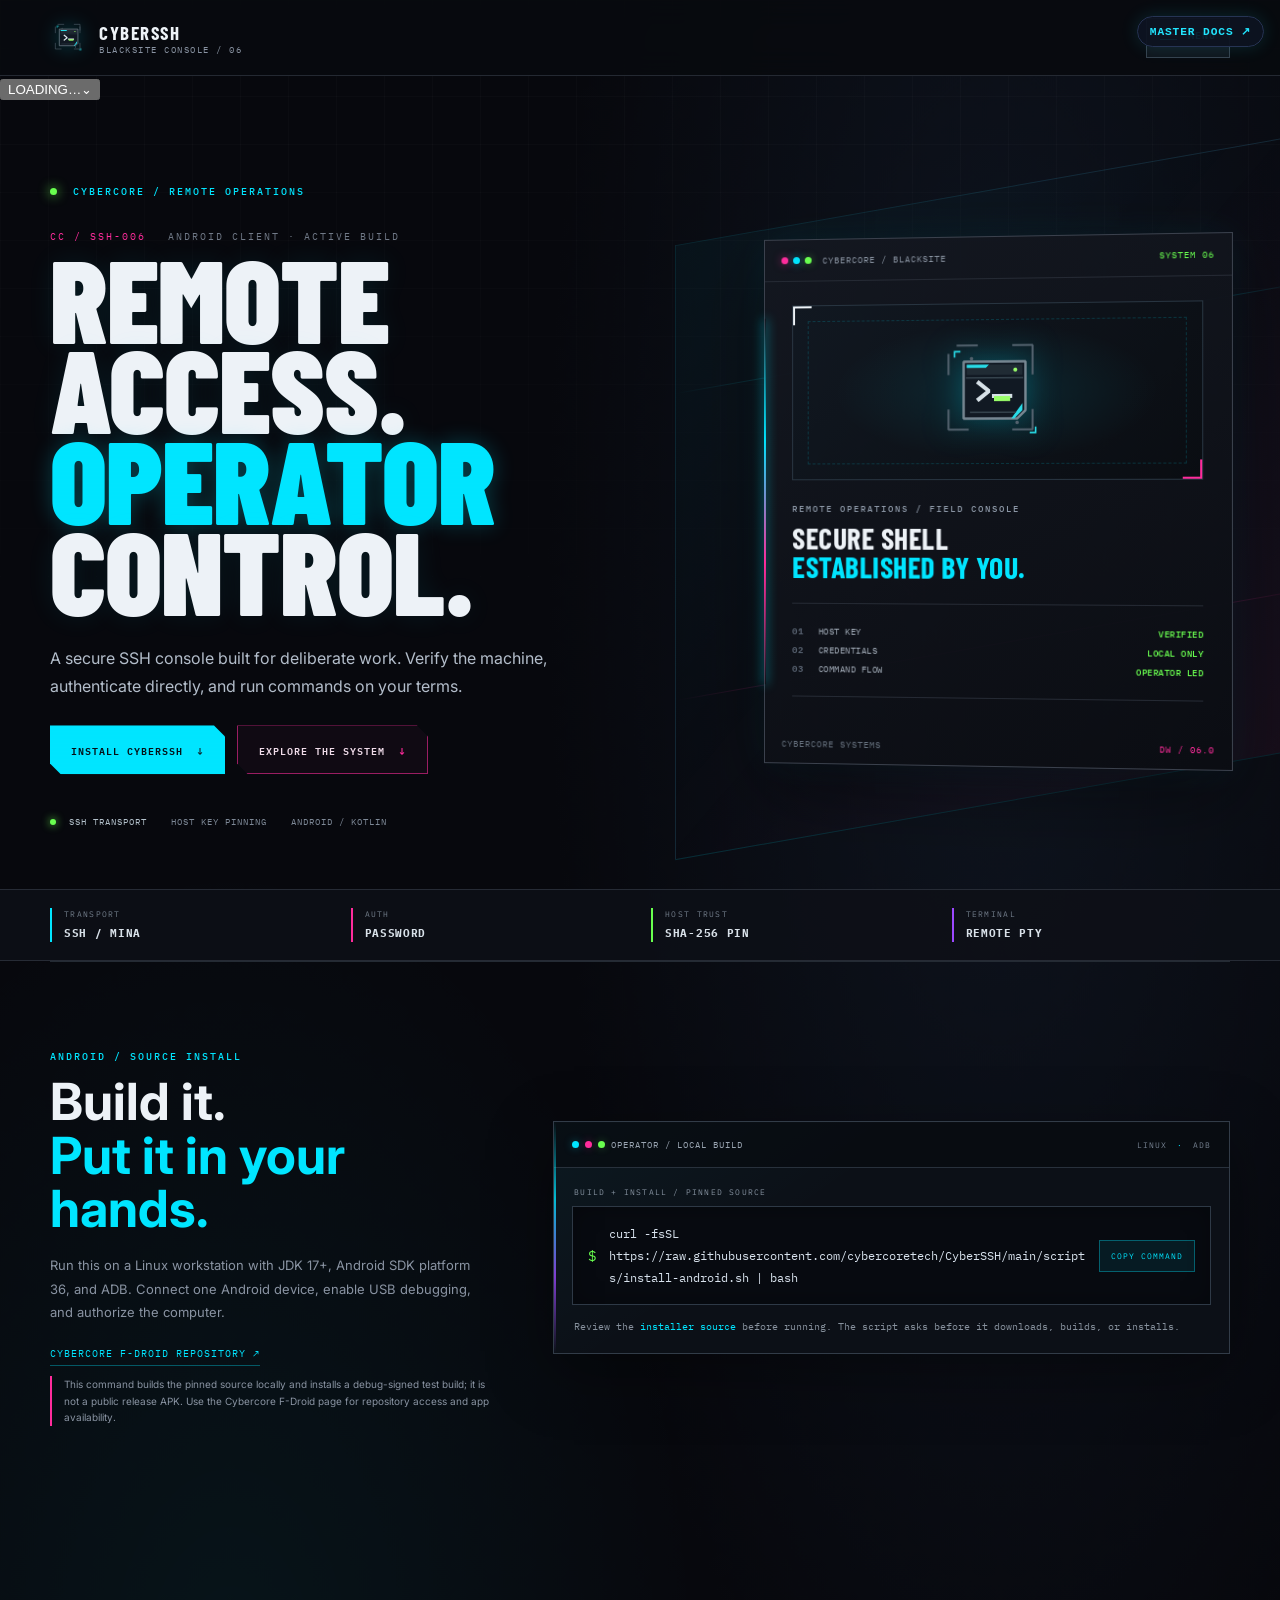
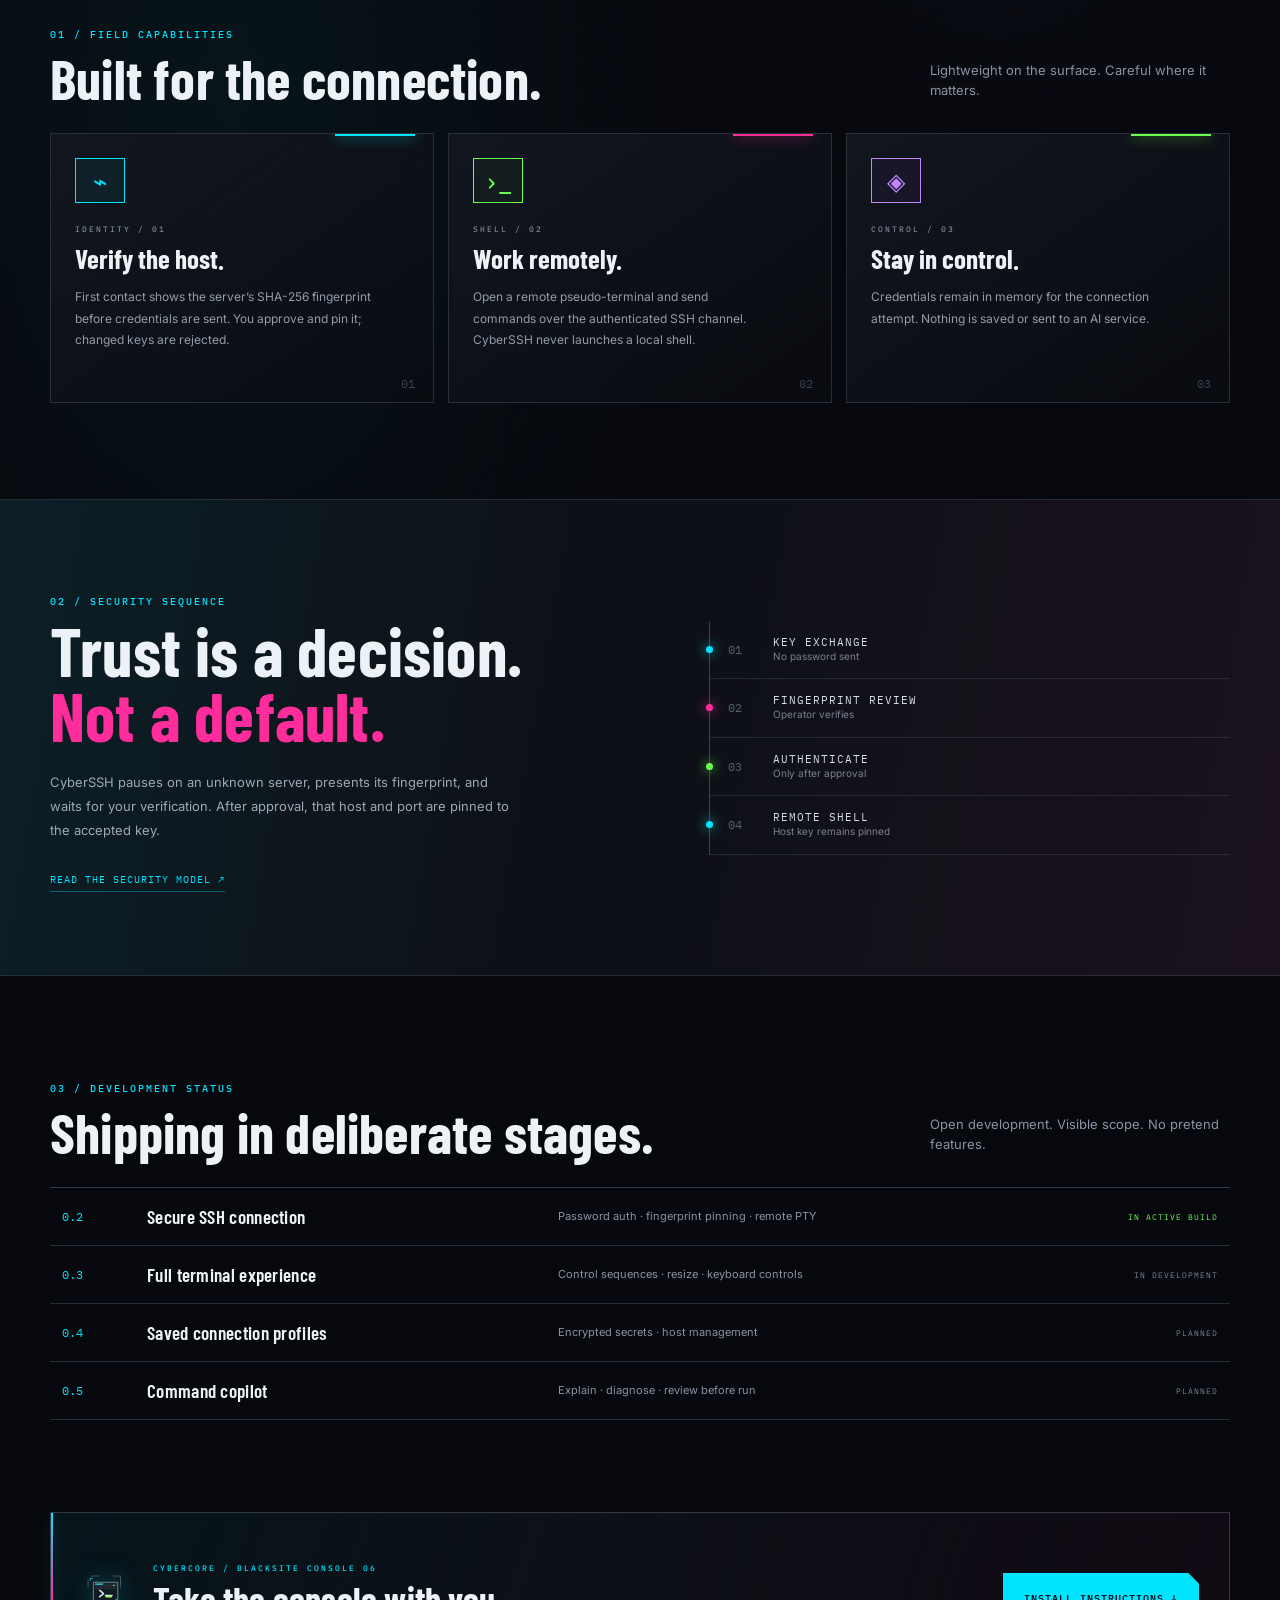
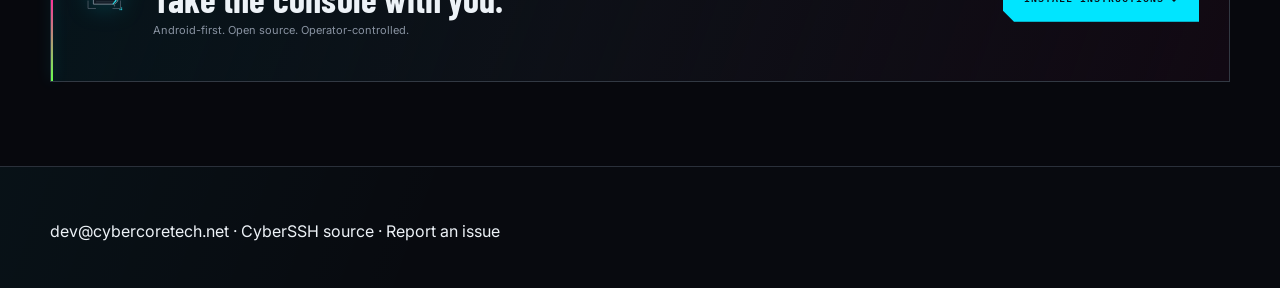
==== site/index.html @ 4e6049dc "Add 612‑theme chooser (markup, CSS, JS)" ====
<!doctype html>
<html lang="en">
<head>
  <meta charset="utf-8">
  <meta name="viewport" content="width=device-width, initial-scale=1">
  <meta name="theme-color" content="#080b10">
  <meta name="description" content="CyberSSH is Cybercore's secure Android SSH console for deliberate remote operations.">
  <title>CyberSSH — Blacksite Console</title>
  <link rel="icon" type="image/svg+xml" href="assets/cyberssh-blacksite-console.svg">
  <link rel="stylesheet" href="styles.css?v=shared-footer-1">
<link rel="stylesheet" href="https://cybercoretech.github.io/cybercore/theme-studio/static/theme-picker.css"/>
</head>
<body>
  <div class="scanline" aria-hidden="true"></div>
  <header class="topbar">
    <a class="brand" href="#top" aria-label="CyberSSH home">
      <img src="assets/cyberssh-blacksite-console.svg" alt="" width="38" height="38">
      <span><strong>CYBERSSH</strong><small>BLACKSITE CONSOLE / 06</small></span>
    </a>
    <button class="menu-toggle" aria-label="Open site menu" aria-expanded="false" aria-controls="site-menu"><span class="hamburger"><i></i><i></i><i></i></span><b>MENU</b></button>
    <div class="menu-panel" id="site-menu" hidden>
      <p class="eyebrow">NAVIGATE / CYBERSSH</p>
      <a href="#install">INSTALL / ANDROID <span>00</span></a><a href="#capabilities">CAPABILITIES <span>01</span></a><a href="#trust">SECURITY MODEL <span>02</span></a><a href="#roadmap">ROADMAP <span>03</span></a>
      <a href="https://github.com/cybercoretech/CyberSSH" target="_blank" rel="noreferrer">SOURCE REPOSITORY <span>↗</span></a>
      <label for="theme-select">CYBERCORE THEME</label>
      <select id="theme-select" aria-label="Choose a Cybercore theme">
        <option value="blacksite">06 / Blacksite Console</option>
        <option value="hunter">Cyberdyne Hunter</option>
        <option value="glitch">Cyberpunk Glitch</option>
      </select>
    </div>
  </header>
<div class="theme-picker" id="picker">
  <button class="theme-button" id="themeButton" type="button" aria-haspopup="listbox" aria-expanded="false" aria-controls="themeMenu" title="Theme (T)">
    <i class="theme-swatch" aria-hidden="true"></i><span id="themeLabel">LOADING…</span><span class="theme-chevron" aria-hidden="true">⌄</span>
  </button>
  <div class="theme-menu" id="themeMenu" hidden></div>
</div>

  <main id="top">
    <section class="hero wrap">
      <div class="hero-copy">
        <p class="eyebrow"><i></i> CYBERCORE / REMOTE OPERATIONS</p>
        <p class="serial">CC / SSH-006 <span>ANDROID CLIENT · ACTIVE BUILD</span></p>
        <h1>REMOTE ACCESS.<br><em>OPERATOR</em><br>CONTROL.</h1>
        <p class="lede">A secure SSH console built for deliberate work. Verify the machine, authenticate directly, and run commands on your terms.</p>
        <div class="hero-actions">
          <a class="button primary" href="#install">INSTALL CYBERSSH <span>↓</span></a>
          <a class="button secondary" href="#capabilities">EXPLORE THE SYSTEM <span>↓</span></a>
        </div>
        <div class="signal-row"><span><b></b> SSH TRANSPORT</span><span>HOST KEY PINNING</span><span>ANDROID / KOTLIN</span></div>
      </div>
      <aside class="console-card" aria-label="CyberSSH Blacksite Console identity card">
        <div class="card-head"><span><i></i><i></i><i></i> CYBERCORE / BLACKSITE</span><span class="live">SYSTEM 06</span></div>
        <div class="card-body">
          <div class="logo-frame"><div class="corner c1"></div><div class="corner c2"></div><img src="assets/cyberssh-blacksite-console.svg" alt="CyberSSH Blacksite Console mark"></div>
          <p class="micro">REMOTE OPERATIONS / FIELD CONSOLE</p>
          <h2>SECURE SHELL<br><span>ESTABLISHED BY YOU.</span></h2>
          <div class="terminal-lines"><p><b>01</b> HOST KEY <strong>VERIFIED</strong></p><p><b>02</b> CREDENTIALS <strong>LOCAL ONLY</strong></p><p><b>03</b> COMMAND FLOW <strong>OPERATOR LED</strong></p></div>
        </div>
        <div class="card-foot"><span>CYBERCORE SYSTEMS</span><span>DW / 06.0</span></div>
      </aside>
      <div class="hero-grid" aria-hidden="true"></div>
    </section>

    <section class="status-strip" aria-label="Project status">
      <div><small>TRANSPORT</small><strong>SSH / MINA</strong></div><div><small>AUTH</small><strong>PASSWORD</strong></div><div><small>HOST TRUST</small><strong>SHA-256 PIN</strong></div><div><small>TERMINAL</small><strong>REMOTE PTY</strong></div>
    </section>

    <section class="install-section wrap" id="install">
      <div class="install-copy"><p class="eyebrow">ANDROID / SOURCE INSTALL</p><h2>Build it.<br><span>Put it in your hands.</span></h2><p>Run this on a Linux workstation with JDK 17+, Android SDK platform 36, and ADB. Connect one Android device, enable USB debugging, and authorize the computer.</p><a class="text-link" href="https://cybercoretech.github.io/fdroid/" target="_blank" rel="noreferrer">CYBERCORE F-DROID REPOSITORY ↗</a><p class="install-note">This command builds the pinned source locally and installs a debug-signed test build; it is not a public release APK. Use the Cybercore F-Droid page for repository access and app availability.</p></div>
      <div class="install-terminal" aria-label="CyberSSH source installation command">
        <div class="install-terminal-head"><span class="terminal-identity"><i></i><i></i><i></i> OPERATOR / LOCAL BUILD</span><span class="terminal-platform">LINUX <b>·</b> ADB</span></div>
        <p class="command-caption">BUILD + INSTALL / PINNED SOURCE</p>
        <div class="install-command"><span class="prompt" aria-hidden="true">$</span><code id="install-command">curl -fsSL https://raw.githubusercontent.com/cybercoretech/CyberSSH/main/scripts/install-android.sh | bash</code><button class="copy-command" type="button" aria-label="Copy install command" data-copy-target="install-command">COPY COMMAND</button></div>
        <p class="terminal-hint">Review the <a href="https://github.com/cybercoretech/CyberSSH/blob/main/scripts/install-android.sh" target="_blank" rel="noreferrer">installer source</a> before running. The script asks before it downloads, builds, or installs.</p>
      </div>
    </section>

    <section class="section wrap" id="capabilities">
      <div class="section-heading"><div><p class="eyebrow">01 / FIELD CAPABILITIES</p><h2>Built for the connection.</h2></div><p>Lightweight on the surface. Careful where it matters.</p></div>
      <div class="feature-grid">
        <article class="feature"><div class="feature-icon cyan">⌁</div><p class="micro">IDENTITY / 01</p><h3>Verify the host.</h3><p>First contact shows the server’s SHA-256 fingerprint before credentials are sent. You approve and pin it; changed keys are rejected.</p><span class="index">01</span></article>
        <article class="feature"><div class="feature-icon green">›_</div><p class="micro">SHELL / 02</p><h3>Work remotely.</h3><p>Open a remote pseudo-terminal and send commands over the authenticated SSH channel. CyberSSH never launches a local shell.</p><span class="index">02</span></article>
        <article class="feature"><div class="feature-icon titanium">◈</div><p class="micro">CONTROL / 03</p><h3>Stay in control.</h3><p>Credentials remain in memory for the connection attempt. Nothing is saved or sent to an AI service.</p><span class="index">03</span></article>
      </div>
    </section>

    <section class="trust-band" id="trust"><div class="wrap trust-inner"><div><p class="eyebrow">02 / SECURITY SEQUENCE</p><h2>Trust is a decision.<br><span>Not a default.</span></h2><p class="trust-copy">CyberSSH pauses on an unknown server, presents its fingerprint, and waits for your verification. After approval, that host and port are pinned to the accepted key.</p><a class="text-link" href="https://github.com/cybercoretech/CyberSSH/blob/main/docs/SECURITY.md">READ THE SECURITY MODEL ↗</a></div><div class="sequence"><div><b>01</b><span>KEY EXCHANGE</span><small>No password sent</small></div><div><b>02</b><span>FINGERPRINT REVIEW</span><small>Operator verifies</small></div><div><b>03</b><span>AUTHENTICATE</span><small>Only after approval</small></div><div><b>04</b><span>REMOTE SHELL</span><small>Host key remains pinned</small></div></div></div></section>

    <section class="section wrap roadmap" id="roadmap">
      <div class="section-heading"><div><p class="eyebrow">03 / DEVELOPMENT STATUS</p><h2>Shipping in deliberate stages.</h2></div><p>Open development. Visible scope. No pretend features.</p></div>
      <div class="roadmap-list"><div class="done"><span>0.2</span><strong>Secure SSH connection</strong><small>Password auth · fingerprint pinning · remote PTY</small><b>IN ACTIVE BUILD</b></div><div><span>0.3</span><strong>Full terminal experience</strong><small>Control sequences · resize · keyboard controls</small><b>IN DEVELOPMENT</b></div><div><span>0.4</span><strong>Saved connection profiles</strong><small>Encrypted secrets · host management</small><b>PLANNED</b></div><div><span>0.5</span><strong>Command copilot</strong><small>Explain · diagnose · review before run</small><b>PLANNED</b></div></div>
    </section>

    <section class="download wrap"><div class="download-logo"><img src="assets/cyberssh-blacksite-console.svg" alt="" width="50" height="50"></div><div><p class="eyebrow">CYBERCORE / BLACKSITE CONSOLE 06</p><h2>Take the console with you.</h2><p>Android-first. Open source. Operator-controlled.</p></div><a class="button primary" href="#install">INSTALL INSTRUCTIONS ↓</a></section>
  </main>

  <footer class="site-footer" aria-label="Cybercore shared site footer">
    <div class="wrap shared-footer-shell">
      <cybercore-contact repo="CyberSSH">
        <p><a href="mailto:dev@cybercoretech.net">dev@cybercoretech.net</a> · <a href="https://github.com/cybercoretech/CyberSSH">CyberSSH source</a> · <a href="https://github.com/cybercoretech/CyberSSH/issues">Report an issue</a></p>
      </cybercore-contact>
    </div>
  </footer>
  <script type="module" src="https://cybercoretech.github.io/kit/contact.js"></script>
  <script src="app.js"></script>
<a data-cybercore-master-docs href="https://cybercoretech.github.io/cybercore/docs.html" style="position:fixed;top:16px;right:16px;z-index:99999;color:#22e6ff;background:#0d1422ee;border:1px solid #263454;border-radius:999px;padding:8px 12px;text-decoration:none;font:600 .7rem ui-monospace,monospace;letter-spacing:.08em;box-shadow:0 0 18px #22e6ff22">MASTER DOCS ↗</a></body>
</html>
---- site/styles.css ----
@import url('https://fonts.googleapis.com/css2?family=Barlow+Condensed:wght@500;600;700;800;900&family=IBM+Plex+Mono:wght@400;500;600;700&family=Inter:wght@400;500;600;700&display=swap');
:root{color-scheme:dark;--bg:#07080d;--panel:#10131a;--panel2:#141821;--line:#252a34;--line-bright:#3c4652;--text:#edf2f7;--muted:#8993a2;--cyan:#00e5ff;--magenta:#ff2c9c;--lime:#69ff4f;--violet:#9c48ff;--mono:'IBM Plex Mono',ui-monospace,monospace;--display:'Barlow Condensed',Impact,sans-serif;--body:Inter,system-ui,sans-serif;--max:1180px}
*{box-sizing:border-box}html{scroll-behavior:smooth;scroll-padding-top:90px}body{margin:0;background:radial-gradient(ellipse at 78% 16%,rgba(20,30,46,.55),transparent 32%),radial-gradient(ellipse at 18% 48%,rgba(0,229,255,.055),transparent 32%),#07080d;color:var(--text);font-family:var(--body);line-height:1.55;overflow-x:hidden}body:before{position:fixed;inset:0;content:"";pointer-events:none;z-index:-1;background-image:linear-gradient(rgba(255,255,255,.022) 1px,transparent 1px),linear-gradient(90deg,rgba(255,255,255,.022) 1px,transparent 1px);background-size:48px 48px;mask-image:linear-gradient(to bottom,black,transparent 82%)}a{color:inherit;text-decoration:none}.wrap{width:min(var(--max),calc(100% - 48px));margin-inline:auto}.scanline{position:fixed;inset:0;pointer-events:none;z-index:5;opacity:.045;background:repeating-linear-gradient(to bottom,transparent 0 3px,rgba(255,255,255,.15) 4px)}
.topbar{height:76px;padding:0 max(24px,calc((100% - var(--max))/2));display:flex;align-items:center;justify-content:space-between;border-bottom:1px solid #242932;background:rgba(8,10,15,.9);backdrop-filter:blur(16px);position:sticky;top:0;z-index:10}.brand{display:flex;align-items:center;gap:11px}.brand img{filter:drop-shadow(0 0 10px rgba(0,229,255,.28))}.brand strong{display:block;font:700 19px var(--display);letter-spacing:1.5px}.brand small{display:block;color:var(--muted);font:9px var(--mono);letter-spacing:1.5px}.topbar nav{display:flex;align-items:center;gap:34px;font:10px var(--mono);letter-spacing:1px;color:#aeb6c2}.topbar nav a:hover{color:var(--cyan)}.github-link{border:1px solid #414955;padding:11px 15px;color:var(--text)!important}.github-link span{color:var(--magenta)}.menu-toggle{display:none;color:var(--cyan);background:none;border:0;font-size:23px}
.hero{position:relative;min-height:650px;display:grid;grid-template-columns:1.1fr .9fr;align-items:center;gap:62px;padding-block:74px 62px}.hero-grid{position:absolute;right:-8%;top:11%;width:55%;height:78%;border:1px solid rgba(0,229,255,.12);transform:skewY(-10deg);pointer-events:none;z-index:-1;background:linear-gradient(135deg,rgba(0,229,255,.04),transparent 46%,rgba(255,44,156,.06))}.hero-grid:after,.hero-grid:before{content:"";position:absolute;background:linear-gradient(90deg,transparent,var(--cyan),transparent);height:1px;width:100%;top:24%;opacity:.55}.hero-grid:after{top:74%;background:linear-gradient(90deg,transparent,var(--magenta),transparent)}.eyebrow,.micro{font:500 10px var(--mono);letter-spacing:2px;color:var(--cyan)}.eyebrow i{display:inline-block;width:7px;height:7px;border-radius:50%;background:var(--lime);box-shadow:0 0 12px var(--lime);margin-right:8px}.serial{font:10px var(--mono);letter-spacing:2px;color:var(--magenta);margin:32px 0 9px}.serial span{color:#707987;margin-left:14px}.hero h1{font:900 clamp(69px,9.2vw,122px)/.77 var(--display);letter-spacing:-1px;margin:0;text-transform:uppercase;text-shadow:0 0 28px rgba(0,229,255,.08)}.hero h1 em{font-style:normal;color:var(--cyan);text-shadow:0 0 22px rgba(0,229,255,.24)}.lede{font-size:16px;color:#b3bdca;max-width:550px;margin:30px 0 25px;line-height:1.75}.hero-actions{display:flex;gap:12px;flex-wrap:wrap}.button{height:49px;padding:0 21px;display:inline-flex;align-items:center;justify-content:center;gap:14px;font:600 10px var(--mono);letter-spacing:1px;clip-path:polygon(0 0,calc(100% - 11px) 0,100% 11px,100% 100%,11px 100%,0 calc(100% - 11px));transition:transform .2s,filter .2s}.button:hover{transform:translateY(-2px);filter:brightness(1.2)}.button.primary{background:var(--cyan);color:#061017;box-shadow:0 0 26px rgba(0,229,255,.24)}.button.primary span{color:#10232b}.button.secondary{border:1px solid rgba(255,44,156,.58);background:rgba(20,12,24,.7);color:#f0dce9}.button.secondary span{color:var(--magenta)}.signal-row{display:flex;gap:24px;margin-top:42px;color:#7e8997;font:9px var(--mono);letter-spacing:1px;flex-wrap:wrap}.signal-row span:first-child{color:#b4c2cc}.signal-row b{display:inline-block;width:6px;height:6px;background:var(--lime);border-radius:50%;box-shadow:0 0 9px var(--lime);margin-right:7px}
.console-card{position:relative;z-index:1;background:linear-gradient(155deg,rgba(19,23,32,.97),rgba(10,12,18,.98));border:1px solid #3b414d;box-shadow:0 24px 75px rgba(0,0,0,.46),0 0 35px rgba(0,229,255,.07);transform:perspective(1100px) rotateY(-4deg);max-width:470px;justify-self:end;width:100%}.console-card:before{content:"";position:absolute;left:-1px;top:15%;bottom:15%;width:2px;background:linear-gradient(transparent,var(--cyan),var(--magenta),transparent);box-shadow:0 0 11px var(--cyan)}.card-head,.card-foot{height:42px;display:flex;align-items:center;justify-content:space-between;padding:0 17px;border-bottom:1px solid var(--line);font:9px var(--mono);letter-spacing:1px;color:#8993a1}.card-head i{display:inline-block;width:7px;height:7px;border-radius:50%;background:var(--magenta);margin-right:5px;box-shadow:0 0 9px rgba(255,44,156,.5)}.card-head i:nth-child(2){background:var(--cyan);box-shadow:0 0 9px rgba(0,229,255,.5)}.card-head i:nth-child(3){background:var(--lime);box-shadow:0 0 9px rgba(105,255,79,.4)}.live{color:var(--lime)}.card-body{padding:24px 28px 28px}.logo-frame{height:177px;display:grid;place-items:center;position:relative;background:radial-gradient(ellipse,rgba(0,229,255,.1),transparent 56%),linear-gradient(135deg,#111821,#0a0d12);border:1px solid #283541;overflow:hidden}.logo-frame:before{content:"";position:absolute;inset:15px;border:1px dashed rgba(0,229,255,.17)}.logo-frame img{width:130px;height:130px;filter:drop-shadow(0 0 15px rgba(0,229,255,.26))}.corner{position:absolute;width:19px;height:19px;border-color:var(--cyan)}.c1{top:0;left:0;border-top:2px solid;border-left:2px solid}.c2{bottom:0;right:0;border-bottom:2px solid;border-right:2px solid;border-color:var(--magenta)}.card-body .micro{font-size:9px;margin-top:23px;color:#8c97a6}.card-body h2{font:700 30px/.97 var(--display);letter-spacing:.5px;margin:10px 0 22px}.card-body h2 span{color:var(--cyan)}.terminal-lines{padding:14px 0;border-top:1px solid var(--line);border-bottom:1px solid var(--line)}.terminal-lines p{font:9px var(--mono);letter-spacing:.5px;color:#a2acb8;margin:8px 0}.terminal-lines b{color:#555f6d;margin-right:10px}.terminal-lines strong{float:right;color:var(--lime);font-weight:500}.card-foot{border:0;height:39px;color:#65707d}.card-foot span:last-child{color:var(--magenta)}
.status-strip{display:grid;grid-template-columns:repeat(4,1fr);border-block:1px solid #262b35;background:rgba(14,17,24,.82);padding:18px max(24px,calc((100% - var(--max))/2));gap:22px}.status-strip div{border-left:2px solid var(--cyan);padding-left:12px}.status-strip div:nth-child(2){border-color:var(--magenta)}.status-strip div:nth-child(3){border-color:var(--lime)}.status-strip div:nth-child(4){border-color:var(--violet)}.status-strip small,.status-strip strong{display:block;font-family:var(--mono)}.status-strip small{font-size:8px;letter-spacing:1.3px;color:#737e8b}.status-strip strong{font-size:11px;letter-spacing:.7px;margin-top:4px;color:#d9e1e9}
.section{padding-block:96px}.section-heading{display:flex;align-items:end;justify-content:space-between;gap:25px;margin-bottom:29px}.section-heading h2,.trust-inner h2,.download h2{font:700 clamp(38px,5vw,56px)/.95 var(--display);letter-spacing:.2px;margin:9px 0 0}.section-heading>p{max-width:300px;color:var(--muted);font-size:13px;margin:0 0 4px}.feature-grid{display:grid;grid-template-columns:repeat(3,1fr);gap:14px}.feature{position:relative;min-height:270px;padding:24px;background:linear-gradient(145deg,rgba(19,23,31,.94),rgba(10,12,17,.88));border:1px solid #292e38;overflow:hidden;transition:border-color .2s,transform .2s}.feature:after{content:"";position:absolute;width:80px;height:2px;top:0;right:18px;background:var(--cyan);box-shadow:0 0 13px var(--cyan)}.feature:nth-child(2):after{background:var(--magenta);box-shadow:0 0 13px var(--magenta)}.feature:nth-child(3):after{background:var(--lime);box-shadow:0 0 13px var(--lime)}.feature:hover{border-color:#586472;transform:translateY(-3px)}.feature-icon{height:45px;width:50px;display:grid;place-items:center;border:1px solid currentColor;font:24px var(--mono);margin-bottom:21px;background:rgba(0,229,255,.05)}.feature-icon.cyan{color:var(--cyan)}.feature-icon.green{color:var(--lime);background:rgba(105,255,79,.04)}.feature-icon.titanium{color:#bf86ff;background:rgba(156,72,255,.05)}.feature .micro{font-size:8px;color:#7d8795}.feature h3{font:700 27px var(--display);margin:7px 0}.feature>p:not(.micro){color:#929caa;font-size:12px;line-height:1.8;max-width:300px}.index{position:absolute;right:18px;bottom:11px;color:#3a414b;font:12px var(--mono)}
.trust-band{padding:85px 0;background:linear-gradient(100deg,rgba(0,229,255,.07),transparent 46%),linear-gradient(280deg,rgba(255,44,156,.06),transparent 50%),#0d1016;border-block:1px solid #272c36}.trust-inner{display:grid;grid-template-columns:1fr .9fr;gap:80px;align-items:center}.trust-inner h2{font-size:clamp(43px,6vw,68px)}.trust-inner h2 span{color:var(--magenta)}.trust-copy{color:#9da8b5;max-width:470px;font-size:13px;line-height:1.85;margin:23px 0}.text-link{font:10px var(--mono);color:var(--cyan);letter-spacing:1px;border-bottom:1px solid rgba(0,229,255,.35);padding-bottom:5px}.sequence{border-left:1px solid #39424d}.sequence div{position:relative;display:grid;grid-template-columns:45px 1fr;align-items:center;padding:14px 18px;border-bottom:1px solid #252b35}.sequence div:before{content:"";position:absolute;left:-4px;width:7px;height:7px;border-radius:50%;background:var(--cyan);box-shadow:0 0 12px var(--cyan)}.sequence div:nth-child(2):before{background:var(--magenta);box-shadow:0 0 12px var(--magenta)}.sequence div:nth-child(3):before{background:var(--lime);box-shadow:0 0 12px var(--lime)}.sequence b{grid-row:span 2;color:#56616e;font:12px var(--mono)}.sequence span{font:11px var(--mono);letter-spacing:1px;color:#d5dde5}.sequence small{font-size:10px;color:#778290}
.roadmap{padding-bottom:92px}.roadmap-list{border-top:1px solid #343a45}.roadmap-list>div{display:grid;grid-template-columns:70px 1.2fr 1.5fr 150px;gap:15px;align-items:center;padding:17px 12px;border-bottom:1px solid #282e38}.roadmap-list span{font:12px var(--mono);color:var(--cyan)}.roadmap-list strong{font:600 19px var(--display);letter-spacing:.3px}.roadmap-list small{font-size:11px;color:var(--muted)}.roadmap-list b{justify-self:end;font:8px var(--mono);letter-spacing:1px;color:#798491}.roadmap-list .done b{color:var(--lime)}.download{min-height:170px;display:flex;align-items:center;gap:22px;padding:25px 30px;margin-bottom:84px;border:1px solid #323943;background:linear-gradient(110deg,rgba(0,229,255,.06),rgba(14,17,24,.94) 45%,rgba(255,44,156,.045));position:relative}.download:before{content:"";position:absolute;inset:0 auto 0 0;width:2px;background:linear-gradient(var(--cyan),var(--magenta),var(--lime));box-shadow:0 0 14px rgba(0,229,255,.3)}.download-logo img{filter:drop-shadow(0 0 12px rgba(0,229,255,.25))}.download>div:nth-child(2){flex:1}.download .eyebrow{font-size:8px}.download h2{font-size:36px}.download p:last-child{color:var(--muted);font-size:11px;margin:6px 0 0}.footer{border-top:1px solid #252a34;background:#080a0f}.footer-inner{height:70px;display:flex;align-items:center;justify-content:space-between;gap:18px;color:#707b88;font:8px var(--mono);letter-spacing:.8px}.footer a{color:var(--cyan)}
@media(max-width:900px){.hero{gap:32px;grid-template-columns:1fr 0.85fr;padding-top:56px}.hero h1{font-size:clamp(68px,10vw,95px)}.console-card{transform:none}.trust-inner{gap:40px}.topbar nav{gap:18px}.status-strip{padding-inline:24px}}@media(max-width:700px){.wrap{width:min(100% - 34px,var(--max))}.topbar{height:66px;padding-inline:17px}.topbar nav{display:none;position:absolute;top:65px;left:0;right:0;background:#0c0f15;padding:20px;flex-direction:column;align-items:stretch;border-bottom:1px solid var(--line)}.topbar nav.open{display:flex}.menu-toggle{display:block}.hero{grid-template-columns:1fr;padding-block:50px 40px;gap:42px}.hero h1{font-size:clamp(72px,16vw,112px)}.serial span{display:block;margin:8px 0}.lede{font-size:14px}.console-card{justify-self:center;max-width:480px}.signal-row{gap:12px}.status-strip{grid-template-columns:1fr 1fr;gap:18px;padding:18px}.section{padding-block:65px}.section-heading{display:block}.section-heading>p{margin-top:14px}.feature-grid{grid-template-columns:1fr}.feature{min-height:230px}.trust-band{padding:60px 0}.trust-inner{grid-template-columns:1fr;gap:36px}.roadmap-list>div{grid-template-columns:43px 1fr;gap:5px 12px;padding:15px 3px}.roadmap-list strong{font-size:18px}.roadmap-list small{grid-column:2}.roadmap-list b{grid-column:2;justify-self:start}.download{width:calc(100% - 34px);flex-wrap:wrap;margin-bottom:55px;padding:22px}.download-logo{display:none}.download>div:nth-child(2){flex-basis:100%}.download h2{font-size:32px}.download .button{width:100%}.footer-inner{height:auto;min-height:82px;flex-wrap:wrap;justify-content:space-between;padding-block:18px}.footer-inner span:nth-child(2){order:3;flex-basis:100%}}@media(prefers-reduced-motion:reduce){html{scroll-behavior:auto}*,*:before,*:after{transition:none!important}}

/* Shared Cybercore site chrome: persistent hamburger, theme selector and system footer. */
.menu-toggle{display:flex;gap:11px;min-height:40px;padding:10px 13px;font:10px var(--mono);letter-spacing:1.1px;border:1px solid #36414d;background:#10151c;cursor:pointer}.menu-toggle:hover{border-color:var(--cyan);box-shadow:0 0 17px rgba(0,229,255,.12)}.hamburger{display:grid;gap:4px}.hamburger i{display:block;width:17px;height:1px;background:var(--cyan)}.hamburger i:nth-child(2){width:12px;margin-left:5px;background:var(--magenta)}.menu-panel{position:absolute;right:max(24px,calc((100% - var(--max))/2));top:calc(100% + 1px);width:min(330px,calc(100vw - 34px));padding:18px;background:rgba(12,15,22,.98);border:1px solid #3a424e;box-shadow:0 20px 52px #000a;z-index:20}.menu-panel[hidden]{display:none}.menu-panel>.eyebrow{font-size:8px;margin:0 0 10px}.menu-panel>a{display:flex;justify-content:space-between;padding:11px 2px;border-bottom:1px solid #262c36;color:#c8d1da;font:10px var(--mono);letter-spacing:.7px}.menu-panel>a:hover{color:var(--cyan)}.menu-panel>a span{color:var(--magenta)}.menu-panel label{display:block;margin:19px 0 8px;color:#778391;font:9px var(--mono);letter-spacing:1.2px}.menu-panel select{width:100%;padding:11px;color:var(--cyan);background:#080b10;border:1px solid #39434e;font:11px var(--mono);outline:none}.menu-panel select:focus{border-color:var(--cyan)}
.site-footer{border-top:1px solid #2a303a;background:linear-gradient(110deg,rgba(0,229,255,.035),transparent 35%),#080a0f}.footer-grid{display:grid;grid-template-columns:1.4fr 1fr 1fr;gap:38px;padding-block:39px 32px}.footer-brand p{max-width:260px;color:#778391;font-size:11px;line-height:1.7;margin:12px 0 0}.footer-col{display:flex;flex-direction:column;gap:9px}.footer-col>b{font:9px var(--mono);letter-spacing:1.5px;color:var(--magenta);margin:3px 0 5px}.footer-col a{font-size:11px;color:#96a0ad}.footer-col a:hover{color:var(--cyan)}.footer-base{min-height:49px;display:flex;align-items:center;justify-content:space-between;gap:16px;border-top:1px solid #202630;color:#66717e;font:8px var(--mono);letter-spacing:.8px}.footer-base span:nth-child(2){color:#7b8592}.footer-base span:last-child{color:var(--cyan)}
.shared-footer-shell{padding-block:36px 28px}
body[data-theme="hunter"]{--cyan:#a5ff3d;--magenta:#ffc14f;--lime:#70ff6a;--violet:#35dce6}body[data-theme="glitch"]{--cyan:#b85cff;--magenta:#ff2c9c;--lime:#00e5ff;--violet:#8f56ff}
@media(max-width:700px){.menu-panel{right:17px}.footer-grid{grid-template-columns:1fr 1fr;gap:25px;padding-block:28px}.footer-brand{grid-column:1/-1}.footer-base{padding-block:14px;flex-wrap:wrap}.footer-base span:nth-child(2){flex-basis:100%;order:3}}
@media(prefers-reduced-motion:reduce){*,*:before,*:after{transition:none!important}}

/* Local Android build and install panel. */
.install-section{display:grid;grid-template-columns:.8fr 1.2fr;gap:52px;align-items:center;padding-block:78px 86px;border-top:1px solid #242b34}.install-copy h2{font-size:clamp(34px,4vw,52px);line-height:1.05;margin:12px 0 18px}.install-copy h2 span{color:var(--cyan)}.install-copy>p:not(.eyebrow){max-width:440px;color:var(--muted);font-size:13px;line-height:1.8}.install-copy .text-link{display:inline-block;margin-top:10px}.install-copy .install-note{padding-left:12px;border-left:2px solid var(--magenta);font-size:10px!important;line-height:1.65!important}.install-terminal{position:relative;min-width:0;overflow:hidden;border:1px solid #323c48;background:linear-gradient(145deg,rgba(0,229,255,.045),transparent 38%),#0c1017;box-shadow:0 18px 60px rgba(0,0,0,.34),inset 0 1px rgba(255,255,255,.025)}.install-terminal:before{content:"";position:absolute;inset:0 auto 0 0;width:2px;background:linear-gradient(transparent,var(--cyan),var(--violet),transparent);opacity:.8}.install-terminal-head{height:46px;padding:0 18px;border-bottom:1px solid #28313c;background:rgba(7,10,15,.65);display:flex;align-items:center;justify-content:space-between;gap:16px;color:#9aa5b2;font:9px var(--mono);letter-spacing:1px}.terminal-identity{display:flex;align-items:center;white-space:nowrap}.install-terminal-head i{display:inline-block;width:7px;height:7px;margin-right:6px;border-radius:50%;background:var(--cyan);box-shadow:0 0 8px rgba(0,229,255,.35)}.install-terminal-head i:nth-child(2){background:var(--magenta);box-shadow:0 0 8px rgba(255,44,156,.3)}.install-terminal-head i:nth-child(3){background:var(--lime);box-shadow:0 0 8px rgba(105,255,79,.3)}.terminal-platform{color:#758190;font-size:8px}.terminal-platform b{color:var(--cyan);font-weight:400;padding:0 4px}.command-caption{margin:19px 20px 9px;color:#84909e;font:8px var(--mono);letter-spacing:1.2px}.install-command{display:grid;grid-template-columns:auto minmax(0,1fr) auto;gap:13px;align-items:center;margin:0 18px;padding:16px 15px;border:1px solid #2e3946;background:#070a10;box-shadow:inset 0 0 22px rgba(0,0,0,.28)}.install-command .prompt{font:14px var(--mono);color:var(--lime)}.install-command code{font:12px/1.8 var(--mono);color:#d8e2ed;overflow-wrap:anywhere;word-break:break-word}.copy-command{align-self:center;border:1px solid rgba(0,229,255,.34);background:rgba(0,229,255,.08);color:var(--cyan);padding:10px 11px;font:8px var(--mono);letter-spacing:1px;white-space:nowrap;cursor:pointer;transition:background .18s,border-color .18s}.copy-command:hover,.copy-command:focus-visible{border-color:var(--cyan);background:rgba(0,229,255,.16);outline:none}.terminal-hint{margin:0;padding:13px 20px 18px;color:#87919d;font:10px/1.7 var(--mono)}.terminal-hint a{color:var(--cyan)}
@media(max-width:800px){.install-section{grid-template-columns:1fr;gap:28px;padding-block:58px}.install-copy>p:not(.eyebrow){max-width:620px}.install-command{grid-template-columns:auto minmax(0,1fr)}.copy-command{grid-column:2;justify-self:start}}
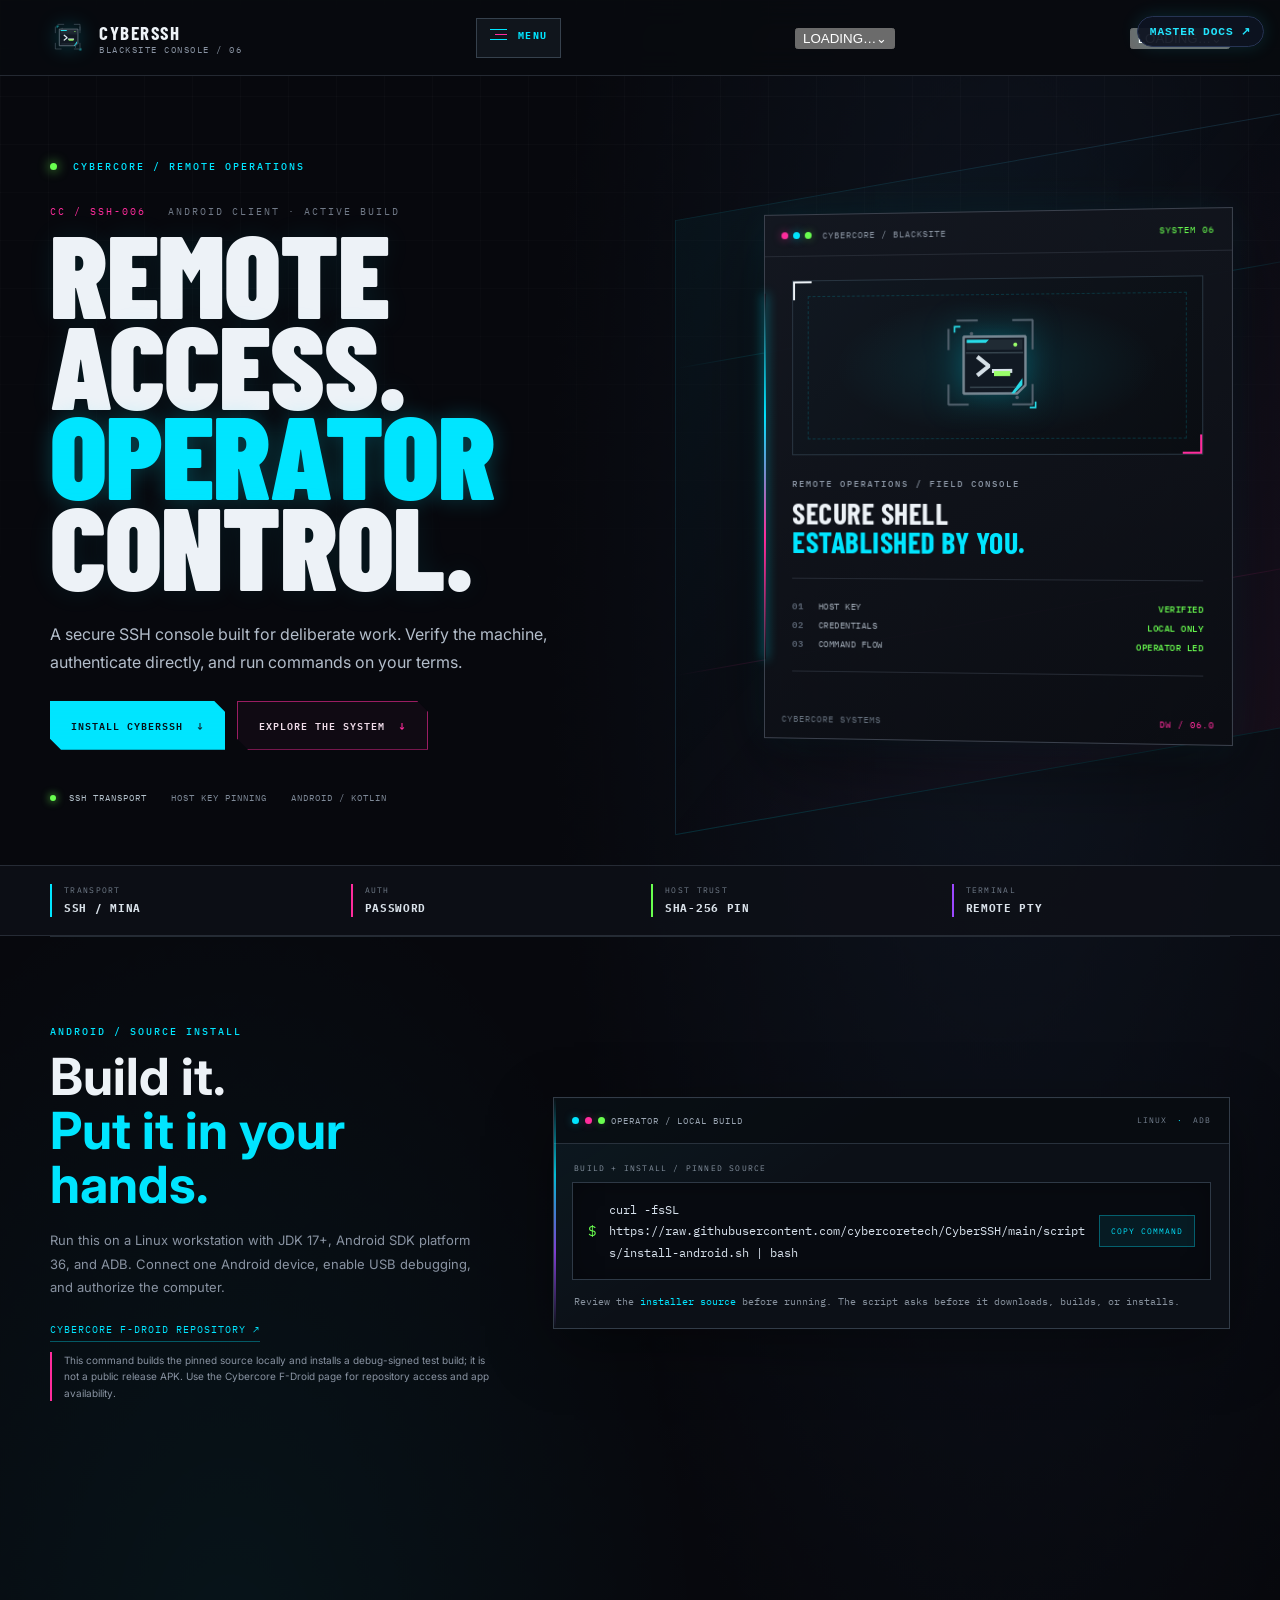
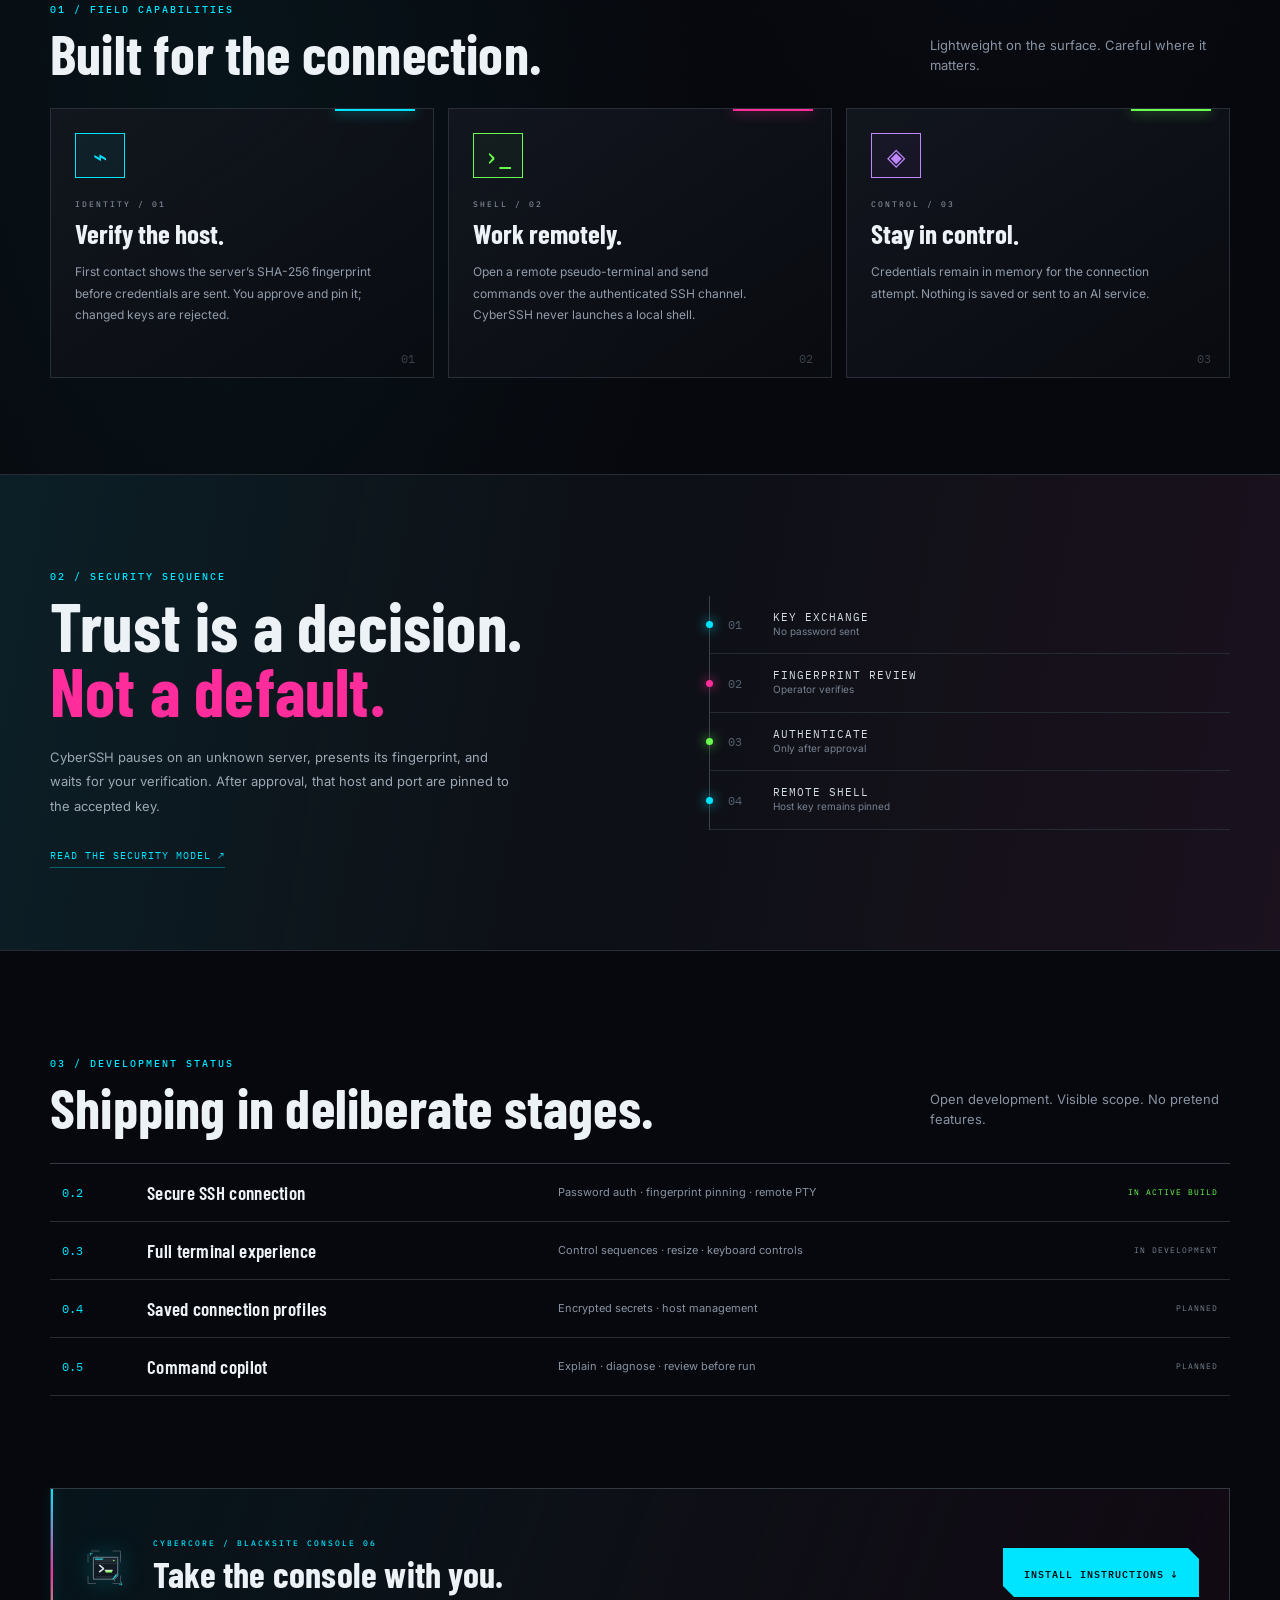
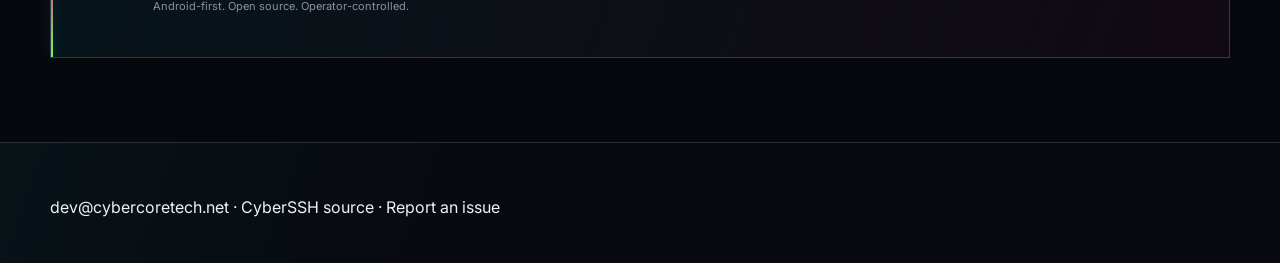
==== commit 90590c7f: "Move 612‑theme chooser inside header for proper display" ====
--- a/site/index.html
+++ b/site/index.html
@@ -29,13 +29,19 @@
         <option value="glitch">Cyberpunk Glitch</option>
       </select>
     </div>
-  </header>
+  <div class="theme-picker" id="picker">
+  <button class="theme-button" id="themeButton" type="button" aria-haspopup="listbox" aria-expanded="false" aria-controls="themeMenu" title="Theme (T)">
+    <i class="theme-swatch" aria-hidden="true"></i><span id="themeLabel">LOADING…</span><span class="theme-chevron" aria-hidden="true">⌄</span>
+  </button>
+  <div class="theme-menu" id="themeMenu" hidden></div>
+</div>
 <div class="theme-picker" id="picker">
   <button class="theme-button" id="themeButton" type="button" aria-haspopup="listbox" aria-expanded="false" aria-controls="themeMenu" title="Theme (T)">
     <i class="theme-swatch" aria-hidden="true"></i><span id="themeLabel">LOADING…</span><span class="theme-chevron" aria-hidden="true">⌄</span>
   </button>
   <div class="theme-menu" id="themeMenu" hidden></div>
 </div>
+</header>
 
   <main id="top">
     <section class="hero wrap">
@@ -105,5 +111,12 @@
   </footer>
   <script type="module" src="https://cybercoretech.github.io/kit/contact.js"></script>
   <script src="app.js"></script>
-<a data-cybercore-master-docs href="https://cybercoretech.github.io/cybercore/docs.html" style="position:fixed;top:16px;right:16px;z-index:99999;color:#22e6ff;background:#0d1422ee;border:1px solid #263454;border-radius:999px;padding:8px 12px;text-decoration:none;font:600 .7rem ui-monospace,monospace;letter-spacing:.08em;box-shadow:0 0 18px #22e6ff22">MASTER DOCS ↗</a></body>
+<a data-cybercore-master-docs href="https://cybercoretech.github.io/cybercore/docs.html" style="position:fixed;top:16px;right:16px;z-index:99999;color:#22e6ff;background:#0d1422ee;border:1px solid #263454;border-radius:999px;padding:8px 12px;text-decoration:none;font:600 .7rem ui-monospace,monospace;letter-spacing:.08em;box-shadow:0 0 18px #22e6ff22">MASTER DOCS ↗</a><script src="https://cybercoretech.github.io/cybercore/web/cybercore.js"></script>
+<script>
+  const root = getComputedStyle(document.documentElement);
+  document.documentElement.style.setProperty('--panel', root.getPropertyValue('--bg'));
+  document.documentElement.style.setProperty('--fg',    root.getPropertyValue('--fg'));
+  document.documentElement.style.setProperty('--acid',  root.getPropertyValue('--accent'));
+</script>
+</body>
 </html>
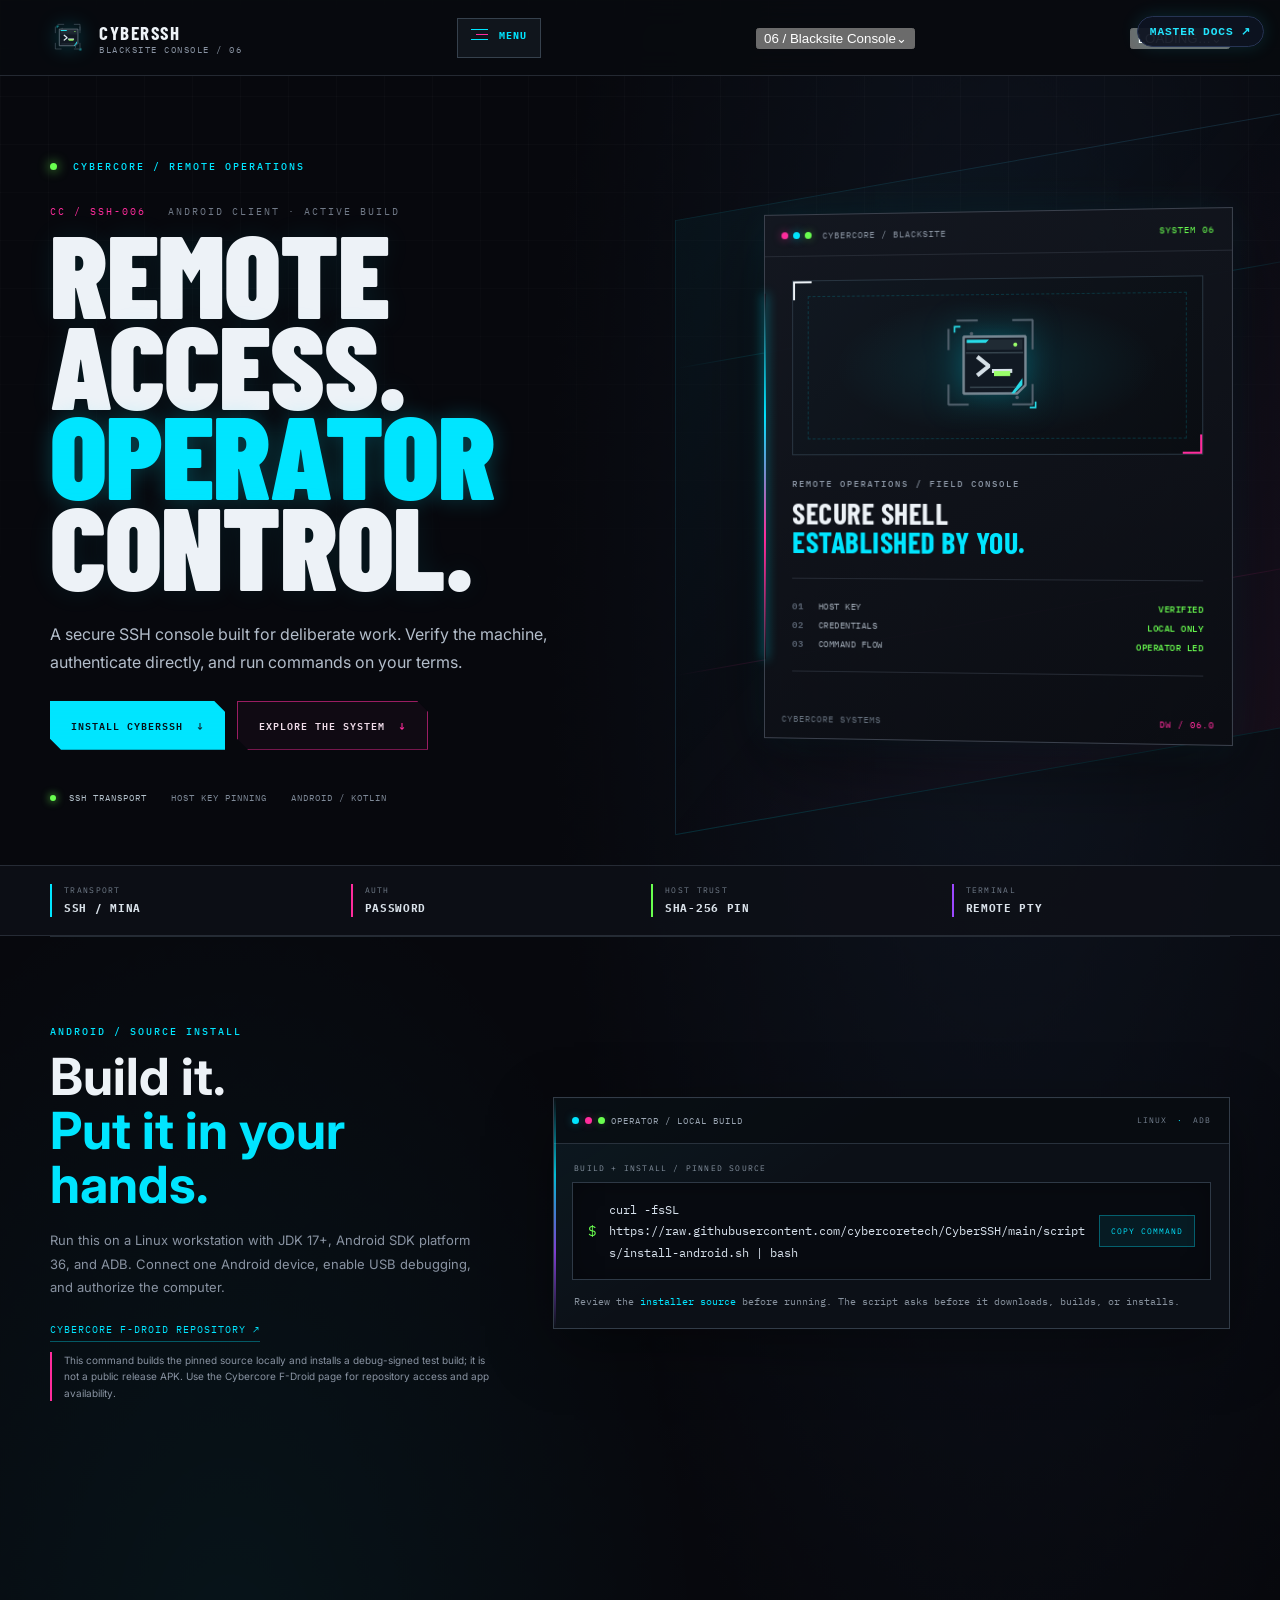
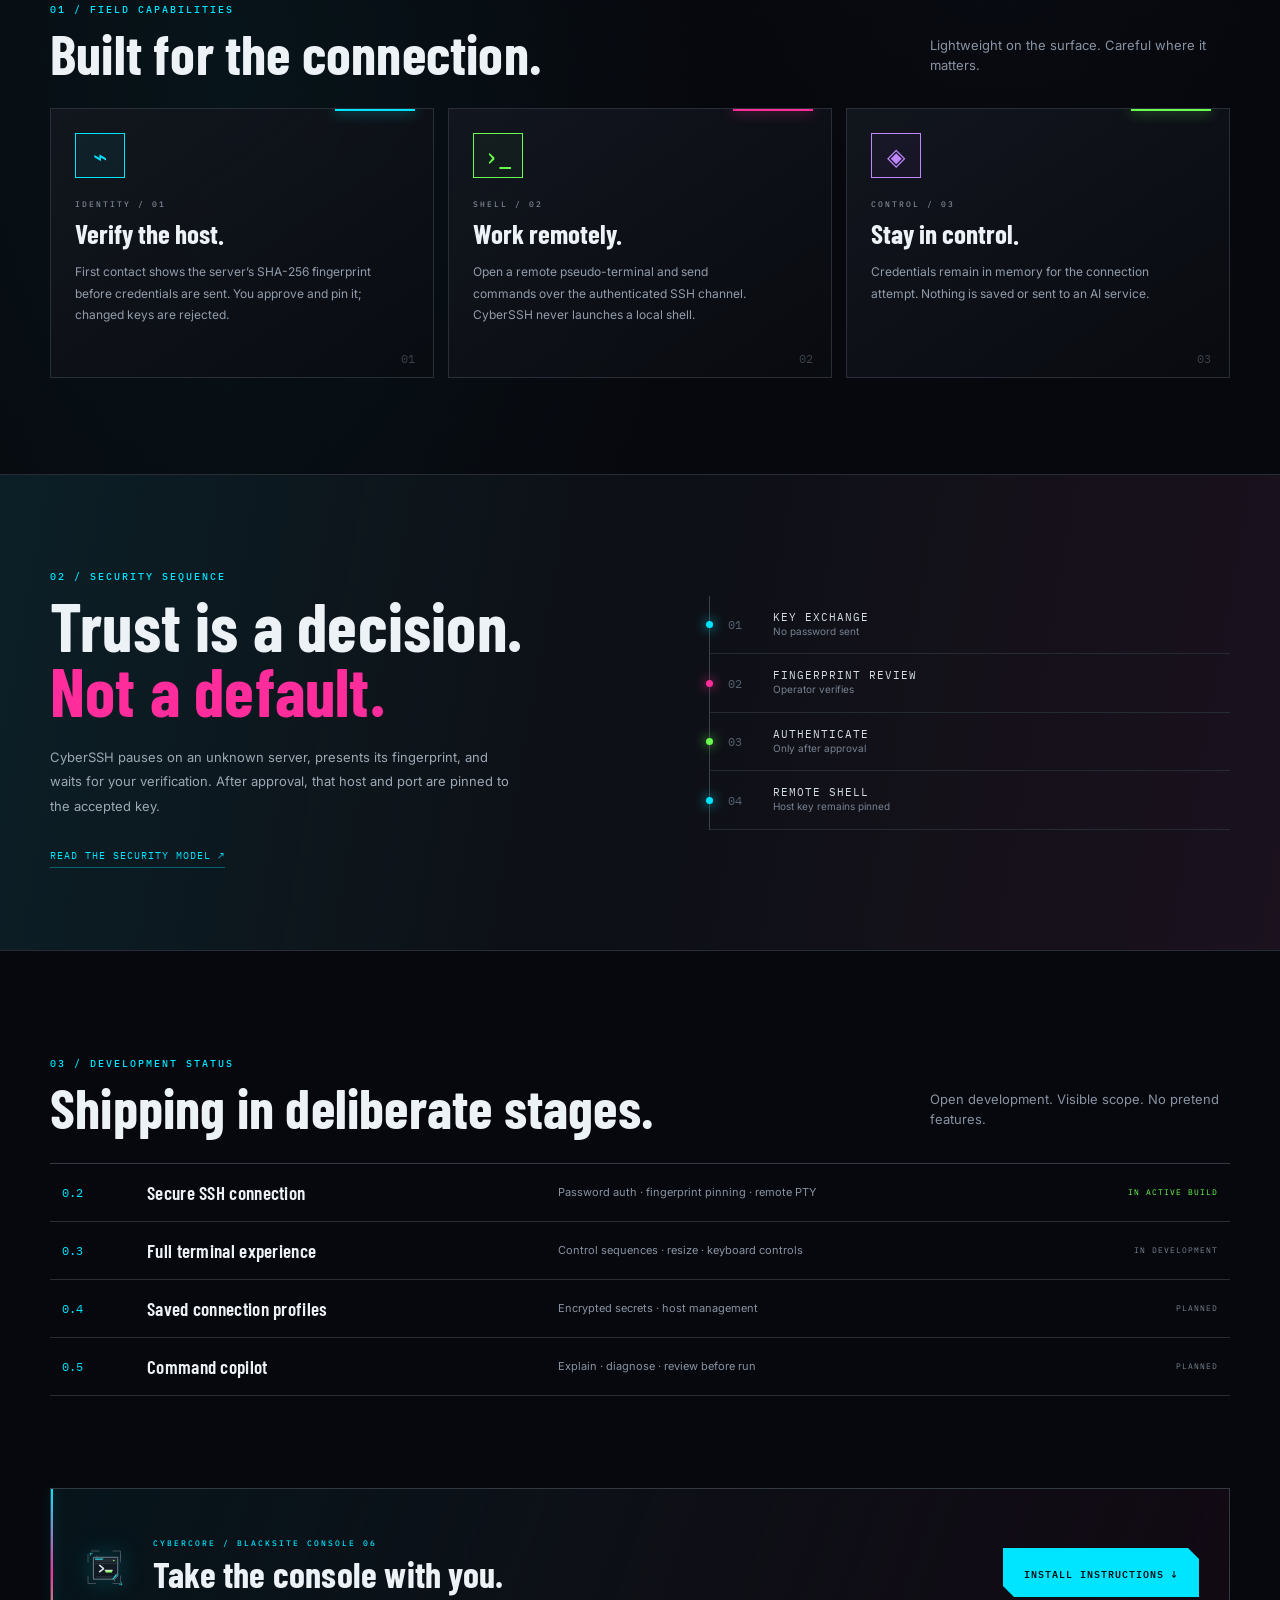
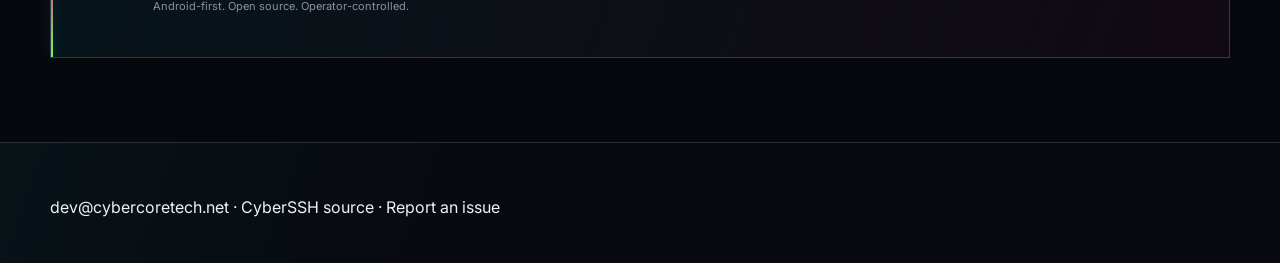
==== commit 36cae354: "Fix theme chooser: inline script replaces external cybercore.js and updates label" ====
--- a/site/index.html
+++ b/site/index.html
@@ -111,12 +111,31 @@
   </footer>
   <script type="module" src="https://cybercoretech.github.io/kit/contact.js"></script>
   <script src="app.js"></script>
-<a data-cybercore-master-docs href="https://cybercoretech.github.io/cybercore/docs.html" style="position:fixed;top:16px;right:16px;z-index:99999;color:#22e6ff;background:#0d1422ee;border:1px solid #263454;border-radius:999px;padding:8px 12px;text-decoration:none;font:600 .7rem ui-monospace,monospace;letter-spacing:.08em;box-shadow:0 0 18px #22e6ff22">MASTER DOCS ↗</a><script src="https://cybercoretech.github.io/cybercore/web/cybercore.js"></script>
+<a data-cybercore-master-docs href="https://cybercoretech.github.io/cybercore/docs.html" style="position:fixed;top:16px;right:16px;z-index:99999;color:#22e6ff;background:#0d1422ee;border:1px solid #263454;border-radius:999px;padding:8px 12px;text-decoration:none;font:600 .7rem ui-monospace,monospace;letter-spacing:.08em;box-shadow:0 0 18px #22e6ff22">MASTER DOCS ↗</a>
 <script>
   const root = getComputedStyle(document.documentElement);
   document.documentElement.style.setProperty('--panel', root.getPropertyValue('--bg'));
   document.documentElement.style.setProperty('--fg',    root.getPropertyValue('--fg'));
   document.documentElement.style.setProperty('--acid',  root.getPropertyValue('--accent'));
 </script>
+<script>
+document.addEventListener('DOMContentLoaded', function () {
+  // Map colour vars
+  const root = getComputedStyle(document.documentElement);
+  document.documentElement.style.setProperty('--panel', root.getPropertyValue('--bg'));
+  document.documentElement.style.setProperty('--fg',    root.getPropertyValue('--fg'));
+  document.documentElement.style.setProperty('--acid',  root.getPropertyValue('--accent'));
+
+  // Synchronise picker label with existing theme selector
+  const themeSelect = document.getElementById('theme-select');
+  const label = document.getElementById('themeLabel');
+  if (themeSelect && label) {
+    label.textContent = themeSelect.selectedOptions[0].textContent.trim();
+    themeSelect.addEventListener('change', function () {
+      label.textContent = themeSelect.selectedOptions[0].textContent.trim();
+    });
+  }
+});
+</script>
 </body>
 </html>
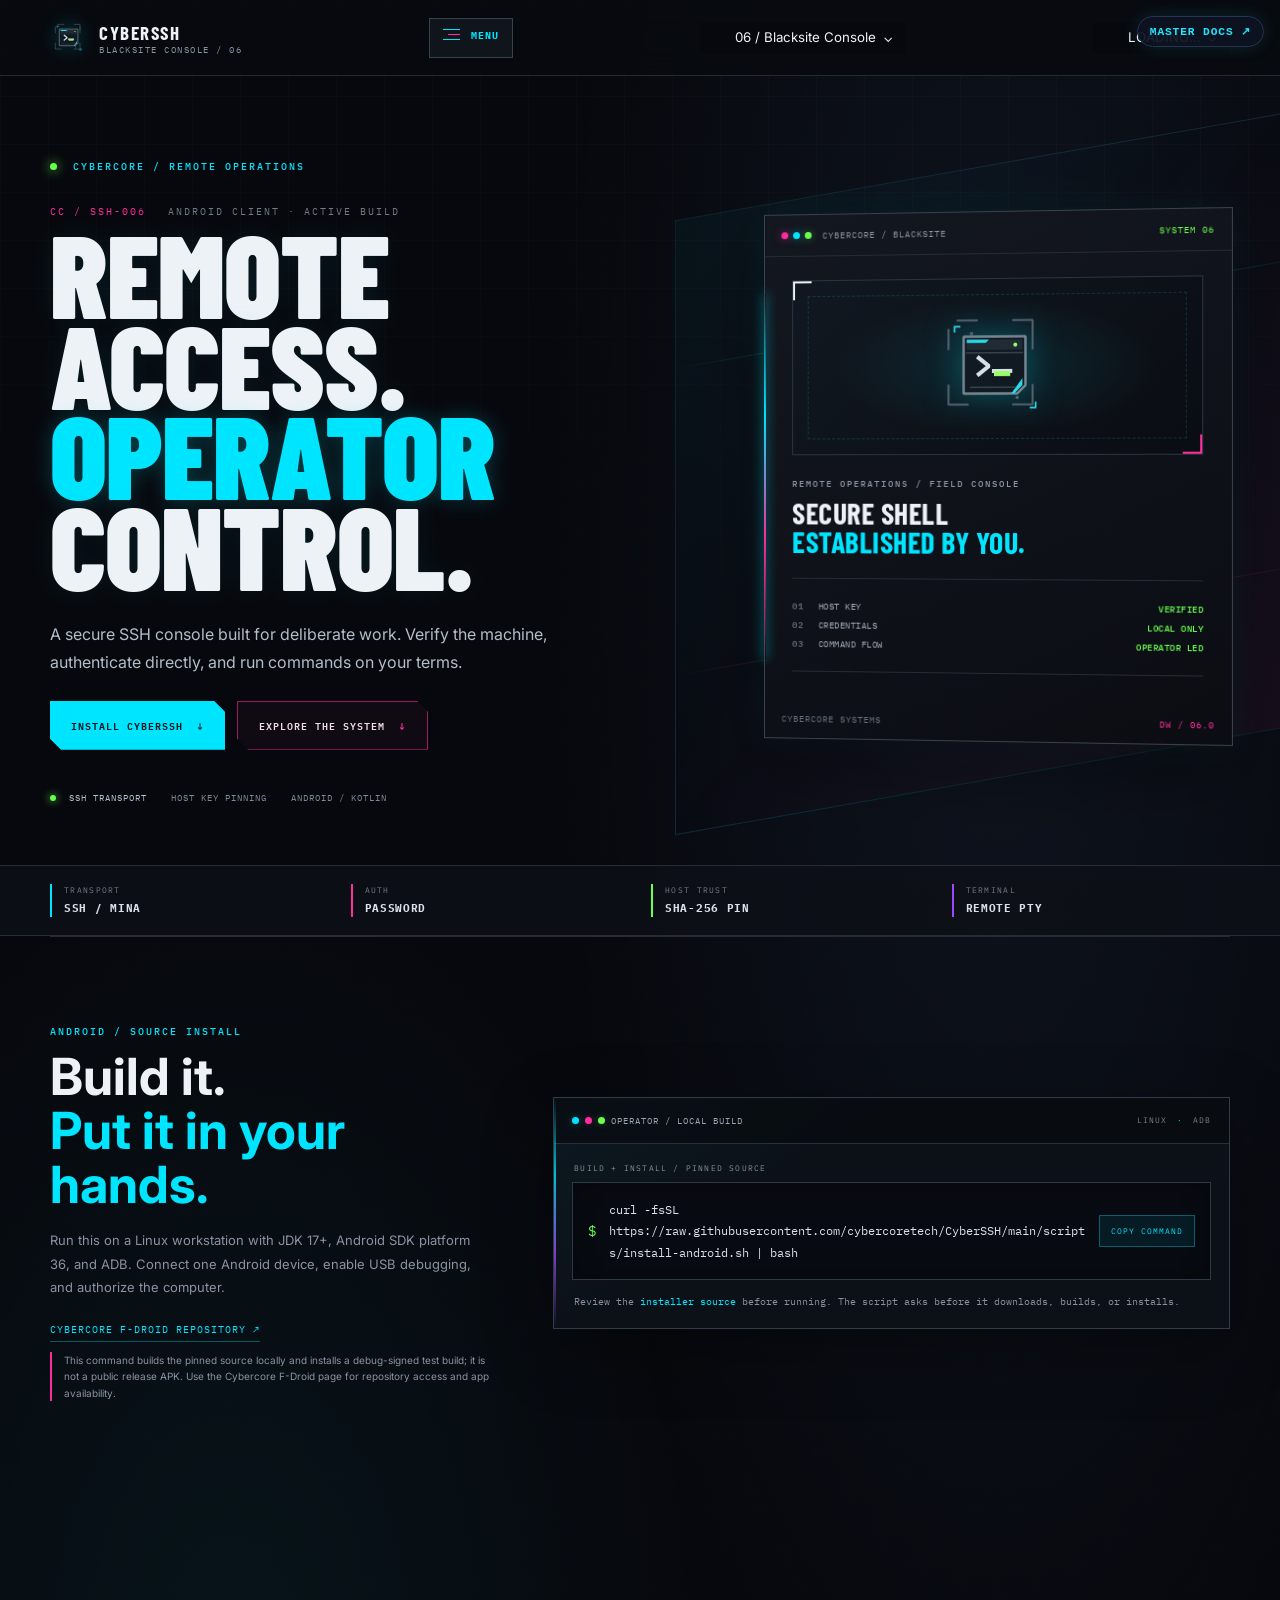
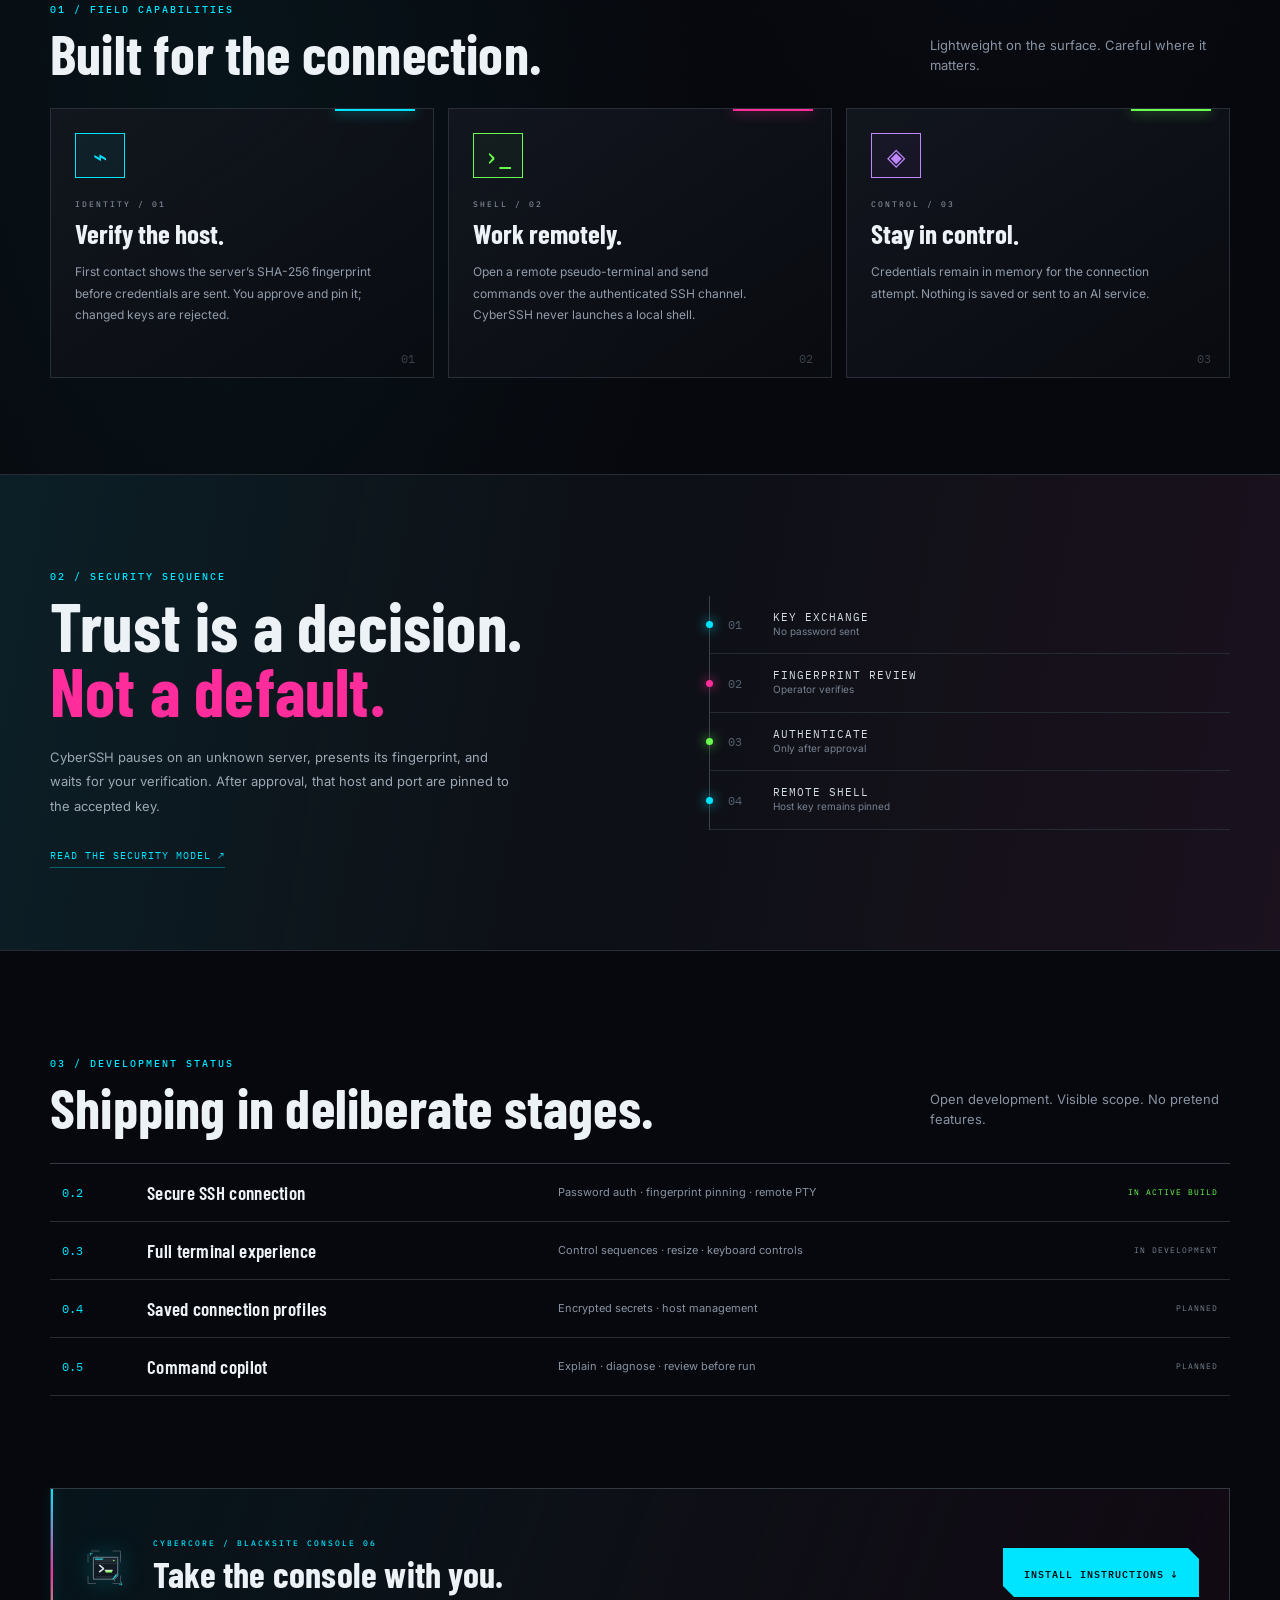
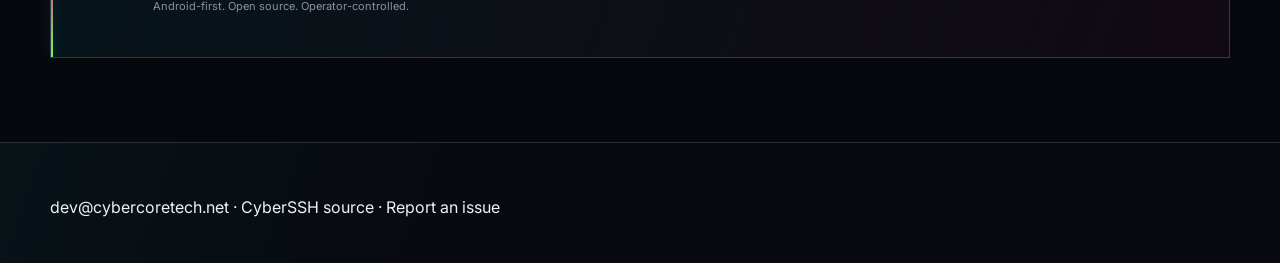
==== commit b69540c8: "Add inline theme picker CSS and minimal styling" ====
--- a/site/index.html
+++ b/site/index.html
@@ -9,6 +9,12 @@
   <link rel="icon" type="image/svg+xml" href="assets/cyberssh-blacksite-console.svg">
   <link rel="stylesheet" href="styles.css?v=shared-footer-1">
 <link rel="stylesheet" href="https://cybercoretech.github.io/cybercore/theme-studio/static/theme-picker.css"/>
+<style>
+.theme-picker { display:flex; align-items:center; }
+.theme-button { background:var(--panel); color:var(--fg); border:none; padding:0.4rem 0.8rem; cursor:pointer; font-family:inherit; }
+.theme-swatch { width:1rem; height:1rem; background:var(--acid); display:inline-block; margin-right:0.4rem; vertical-align:middle; }
+.theme-chevron { margin-left:0.4rem; }
+</style>
 </head>
 <body>
   <div class="scanline" aria-hidden="true"></div>
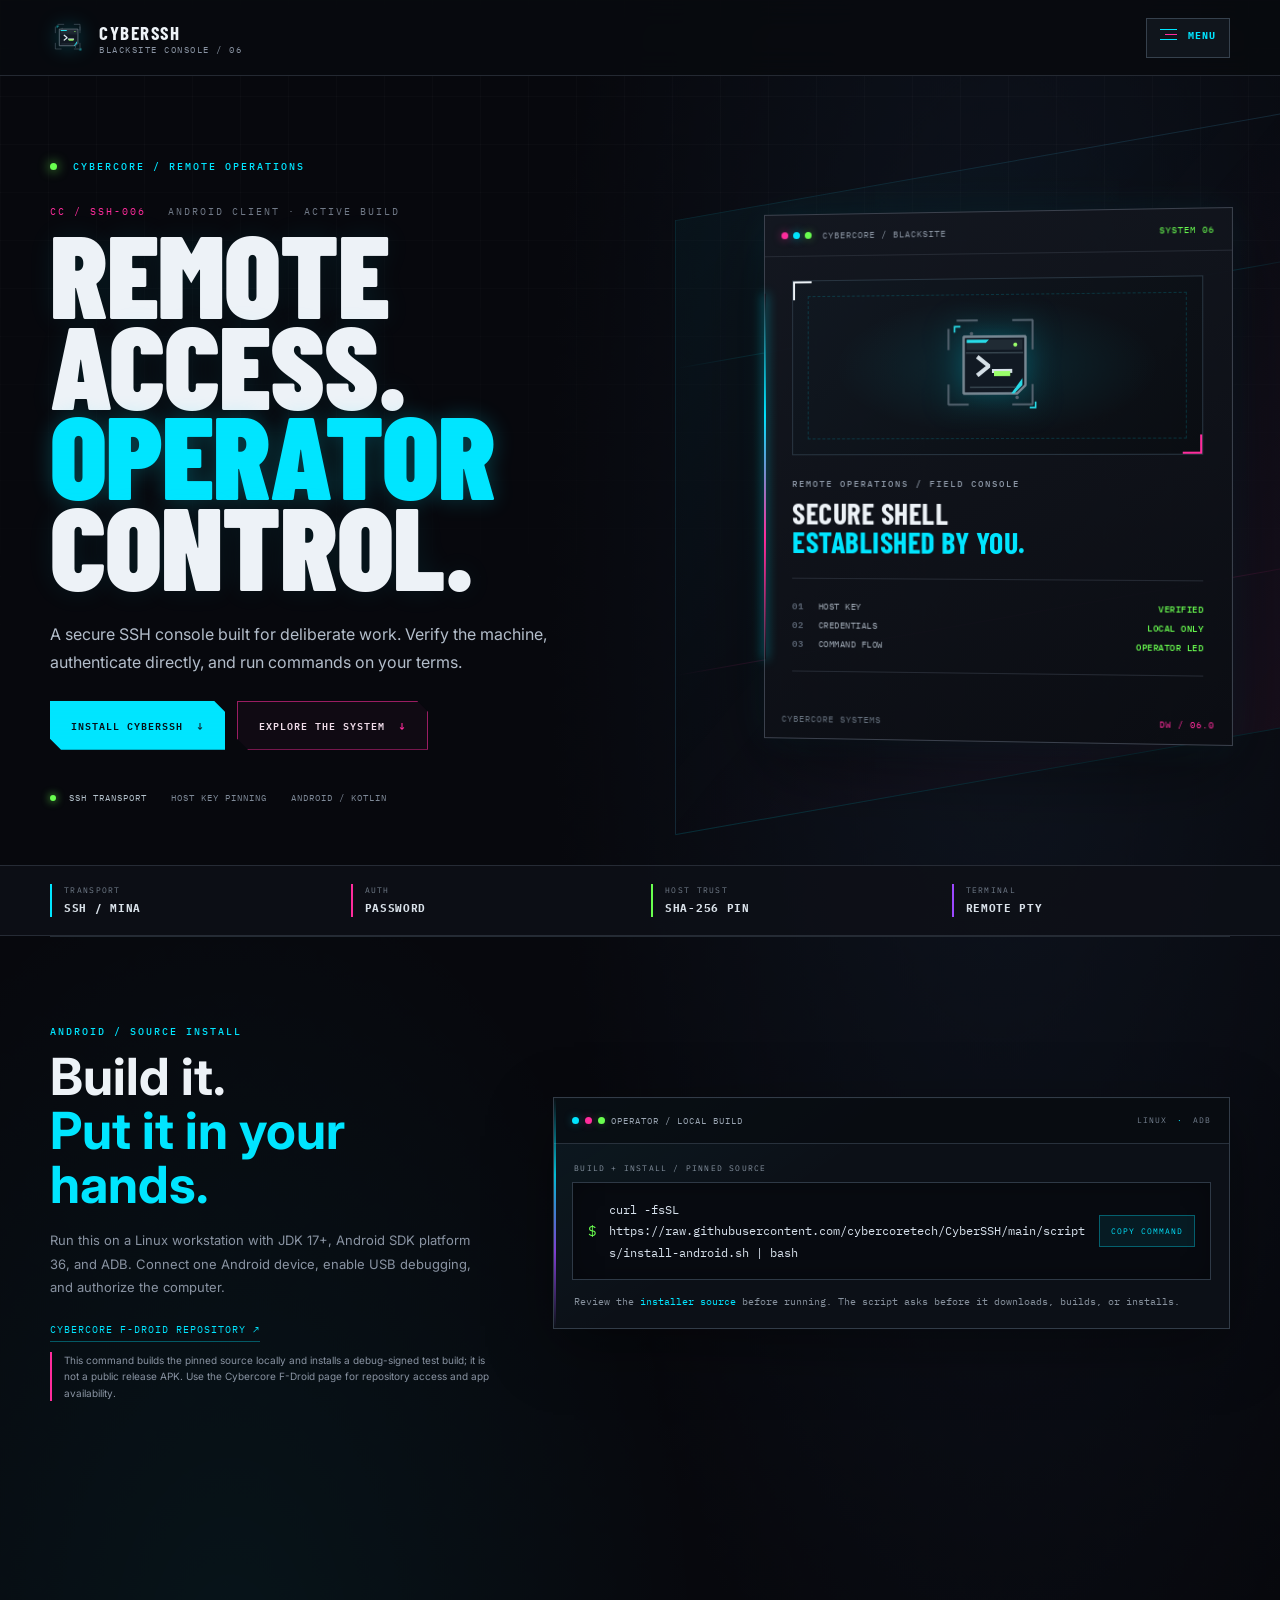
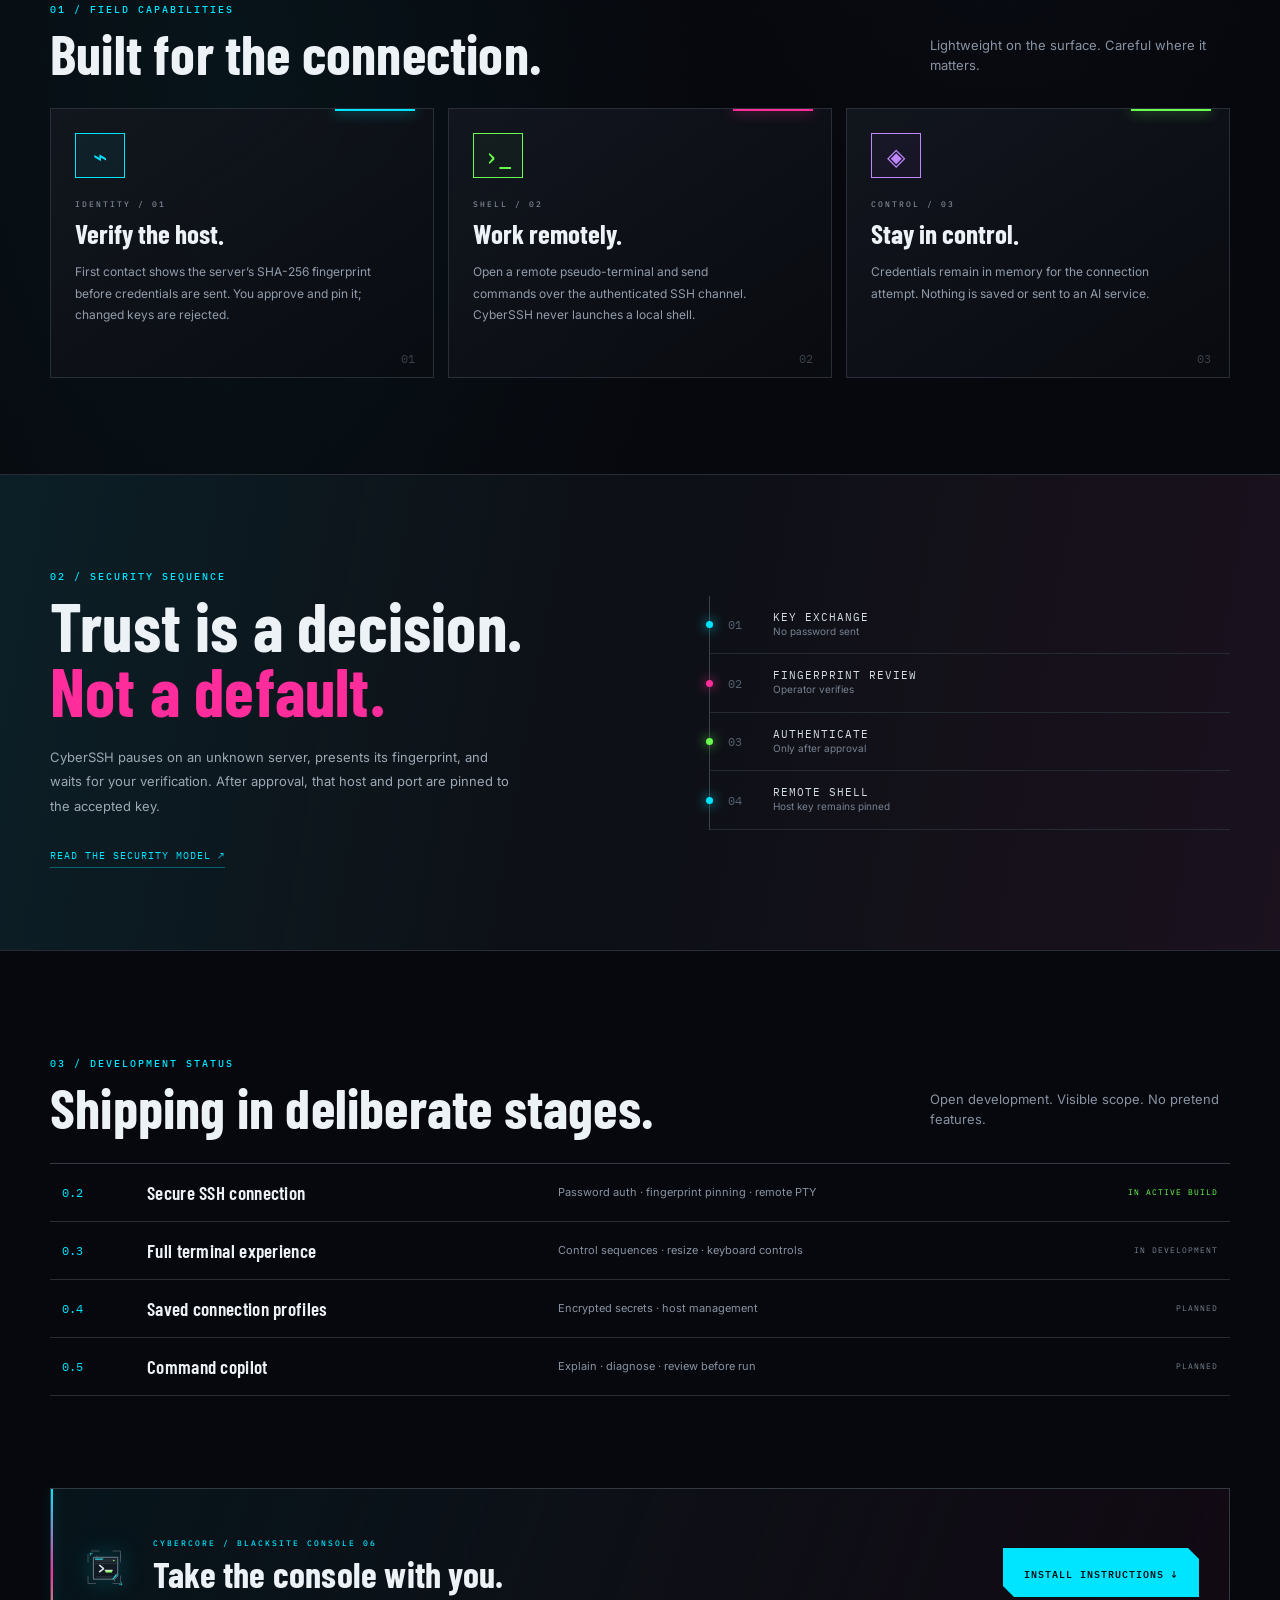
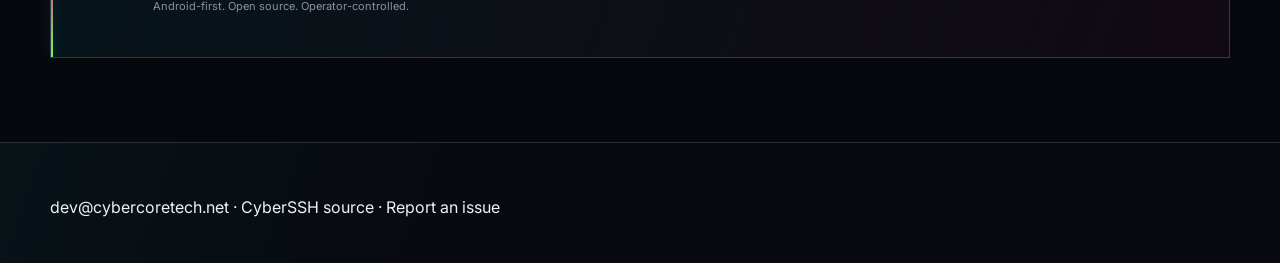
==== commit a81228a0: "fix(site): undo the broken chooser, add the universal Cybercore theme chooser Restores site/index.ht" ====
--- a/site/index.html
+++ b/site/index.html
@@ -8,13 +8,14 @@
   <title>CyberSSH — Blacksite Console</title>
   <link rel="icon" type="image/svg+xml" href="assets/cyberssh-blacksite-console.svg">
   <link rel="stylesheet" href="styles.css?v=shared-footer-1">
-<link rel="stylesheet" href="https://cybercoretech.github.io/cybercore/theme-studio/static/theme-picker.css"/>
-<style>
-.theme-picker { display:flex; align-items:center; }
-.theme-button { background:var(--panel); color:var(--fg); border:none; padding:0.4rem 0.8rem; cursor:pointer; font-family:inherit; }
-.theme-swatch { width:1rem; height:1rem; background:var(--acid); display:inline-block; margin-right:0.4rem; vertical-align:middle; }
-.theme-chevron { margin-left:0.4rem; }
-</style>
+  <link rel="stylesheet" href="https://cybercoretech.github.io/kit/chooser.css">
+  <style>
+    .menu-panel .theme-select-label{display:block;margin:19px 0 8px;color:#778391;font:.75rem var(--mono);letter-spacing:1.2px}
+    #site-menu cybercore-theme-chooser{--ccx-font:var(--mono);--ccx-fg:var(--text);--ccx-bg:var(--panel);--ccx-accent:#39434e;--ccx-button-bg:#080b10;--ccx-button-fg:var(--cyan);--ccx-focus:var(--cyan);--ccx-button-width:100%;--ccx-button-max:100%;--ccx-glow:0;width:100%}
+    #site-menu cybercore-theme-chooser .ccx-picker{flex:1}
+  </style>
+  <script>window.SITE = Object.assign(window.SITE || {}, {"siteLabel": "Blacksite Console", "themeVars": {"white": "--text", "hot_pink": "--magenta", "acid_green": "--lime", "purple": "--violet"}});</script>
+  <script type="module" src="https://cybercoretech.github.io/kit/chooser.js"></script>
 </head>
 <body>
   <div class="scanline" aria-hidden="true"></div>
@@ -28,26 +29,11 @@
       <p class="eyebrow">NAVIGATE / CYBERSSH</p>
       <a href="#install">INSTALL / ANDROID <span>00</span></a><a href="#capabilities">CAPABILITIES <span>01</span></a><a href="#trust">SECURITY MODEL <span>02</span></a><a href="#roadmap">ROADMAP <span>03</span></a>
       <a href="https://github.com/cybercoretech/CyberSSH" target="_blank" rel="noreferrer">SOURCE REPOSITORY <span>↗</span></a>
-      <label for="theme-select">CYBERCORE THEME</label>
-      <select id="theme-select" aria-label="Choose a Cybercore theme">
-        <option value="blacksite">06 / Blacksite Console</option>
-        <option value="hunter">Cyberdyne Hunter</option>
-        <option value="glitch">Cyberpunk Glitch</option>
-      </select>
+      <a data-cybercore-master-docs href="https://cybercoretech.github.io/cybercore/docs.html">MASTER DOCS <span>↗</span></a>
+      <span class="theme-select-label">CYBERCORE THEME</span>
+      <cybercore-theme-chooser align="left"></cybercore-theme-chooser>
     </div>
-  <div class="theme-picker" id="picker">
-  <button class="theme-button" id="themeButton" type="button" aria-haspopup="listbox" aria-expanded="false" aria-controls="themeMenu" title="Theme (T)">
-    <i class="theme-swatch" aria-hidden="true"></i><span id="themeLabel">LOADING…</span><span class="theme-chevron" aria-hidden="true">⌄</span>
-  </button>
-  <div class="theme-menu" id="themeMenu" hidden></div>
-</div>
-<div class="theme-picker" id="picker">
-  <button class="theme-button" id="themeButton" type="button" aria-haspopup="listbox" aria-expanded="false" aria-controls="themeMenu" title="Theme (T)">
-    <i class="theme-swatch" aria-hidden="true"></i><span id="themeLabel">LOADING…</span><span class="theme-chevron" aria-hidden="true">⌄</span>
-  </button>
-  <div class="theme-menu" id="themeMenu" hidden></div>
-</div>
-</header>
+  </header>
 
   <main id="top">
     <section class="hero wrap">
@@ -117,31 +103,5 @@
   </footer>
   <script type="module" src="https://cybercoretech.github.io/kit/contact.js"></script>
   <script src="app.js"></script>
-<a data-cybercore-master-docs href="https://cybercoretech.github.io/cybercore/docs.html" style="position:fixed;top:16px;right:16px;z-index:99999;color:#22e6ff;background:#0d1422ee;border:1px solid #263454;border-radius:999px;padding:8px 12px;text-decoration:none;font:600 .7rem ui-monospace,monospace;letter-spacing:.08em;box-shadow:0 0 18px #22e6ff22">MASTER DOCS ↗</a>
-<script>
-  const root = getComputedStyle(document.documentElement);
-  document.documentElement.style.setProperty('--panel', root.getPropertyValue('--bg'));
-  document.documentElement.style.setProperty('--fg',    root.getPropertyValue('--fg'));
-  document.documentElement.style.setProperty('--acid',  root.getPropertyValue('--accent'));
-</script>
-<script>
-document.addEventListener('DOMContentLoaded', function () {
-  // Map colour vars
-  const root = getComputedStyle(document.documentElement);
-  document.documentElement.style.setProperty('--panel', root.getPropertyValue('--bg'));
-  document.documentElement.style.setProperty('--fg',    root.getPropertyValue('--fg'));
-  document.documentElement.style.setProperty('--acid',  root.getPropertyValue('--accent'));
-
-  // Synchronise picker label with existing theme selector
-  const themeSelect = document.getElementById('theme-select');
-  const label = document.getElementById('themeLabel');
-  if (themeSelect && label) {
-    label.textContent = themeSelect.selectedOptions[0].textContent.trim();
-    themeSelect.addEventListener('change', function () {
-      label.textContent = themeSelect.selectedOptions[0].textContent.trim();
-    });
-  }
-});
-</script>
 </body>
 </html>
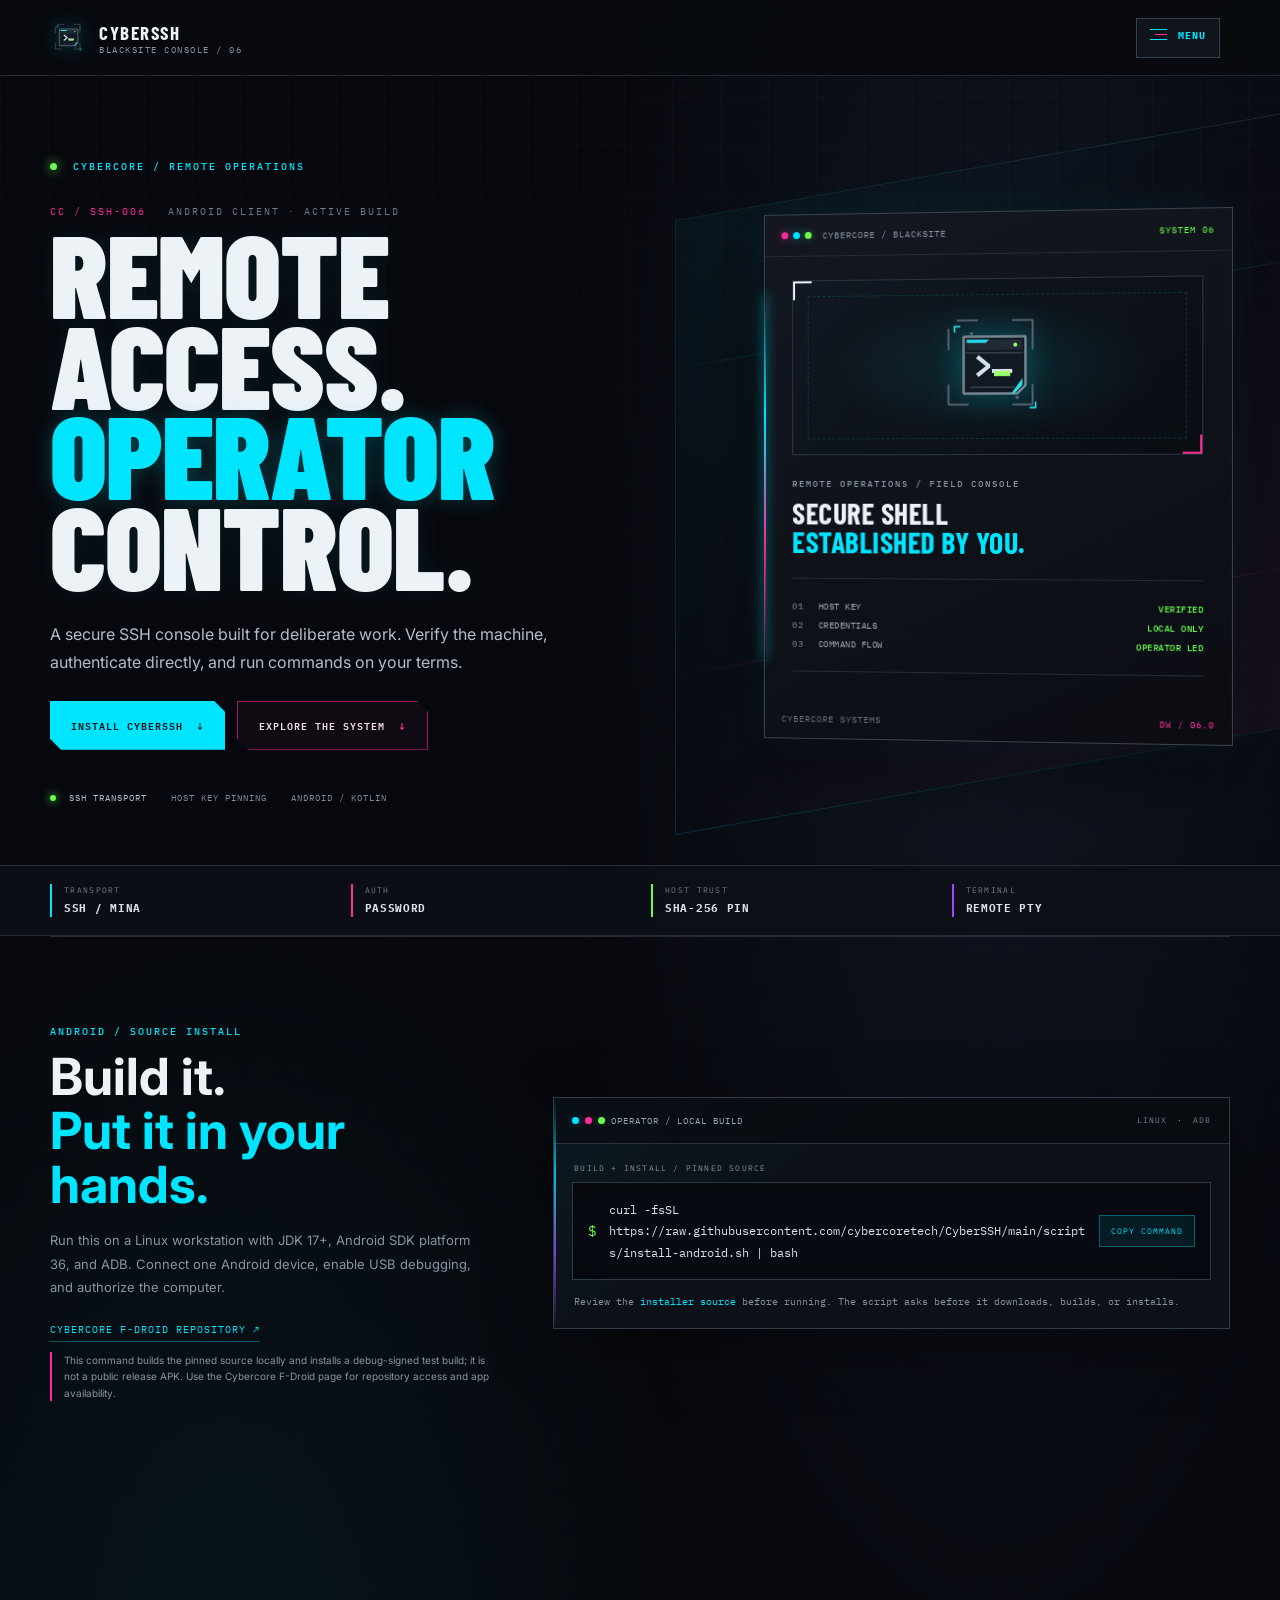
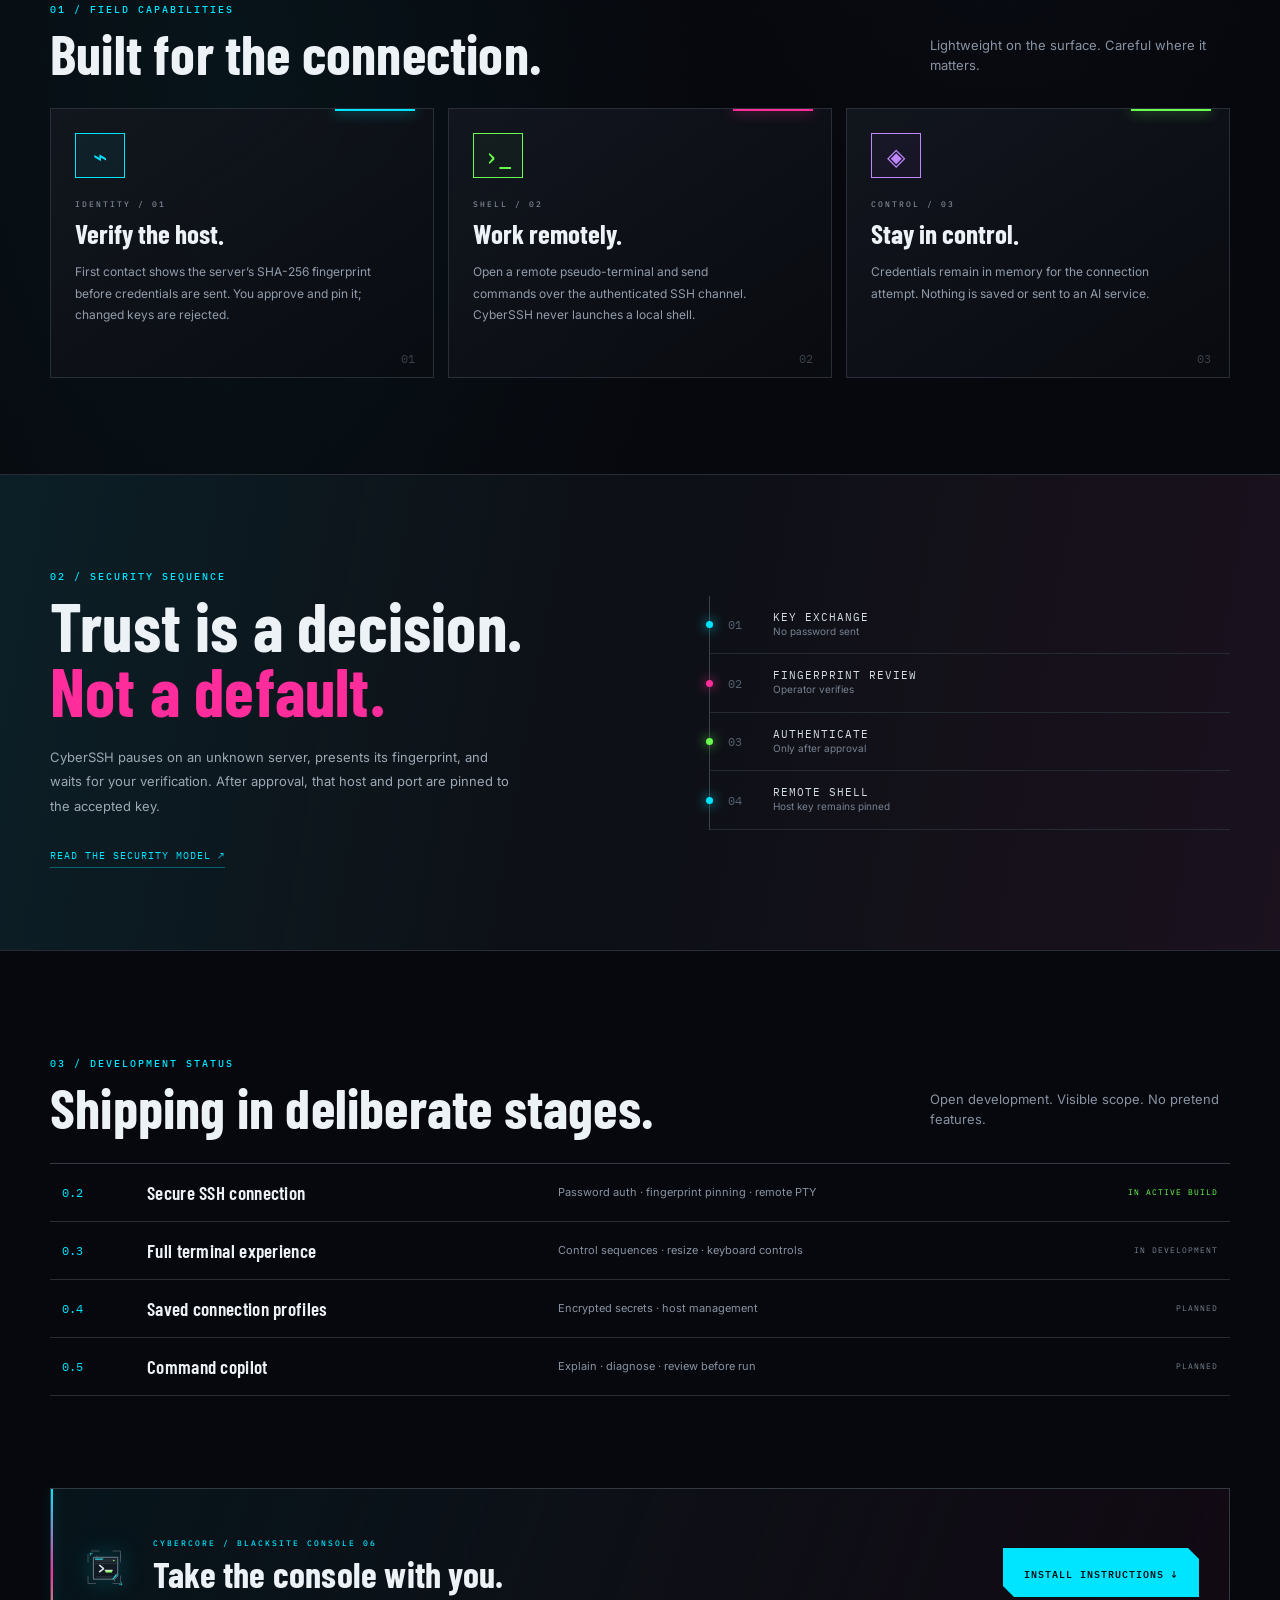
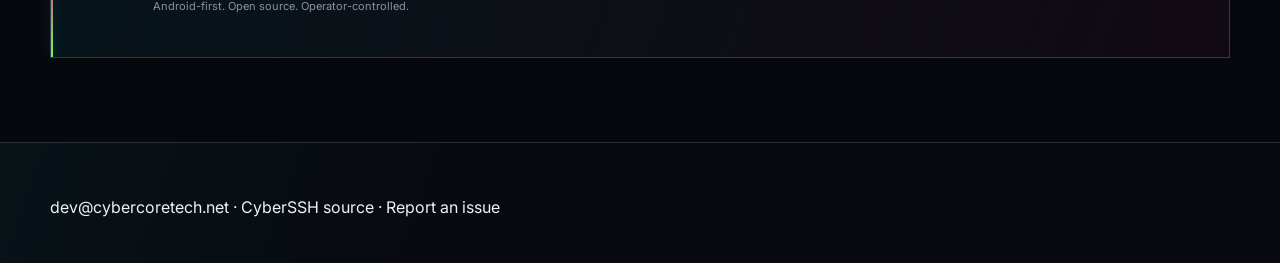
==== commit 18678838: "fix(site): theme chooser in the navbar, right of MENU The universal Cybercore theme chooser lived in" ====
--- a/site/index.html
+++ b/site/index.html
@@ -10,9 +10,8 @@
   <link rel="stylesheet" href="styles.css?v=shared-footer-1">
   <link rel="stylesheet" href="https://cybercoretech.github.io/kit/chooser.css">
   <style>
-    .menu-panel .theme-select-label{display:block;margin:19px 0 8px;color:#778391;font:.75rem var(--mono);letter-spacing:1.2px}
-    #site-menu cybercore-theme-chooser{--ccx-font:var(--mono);--ccx-fg:var(--text);--ccx-bg:var(--panel);--ccx-accent:#39434e;--ccx-button-bg:#080b10;--ccx-button-fg:var(--cyan);--ccx-focus:var(--cyan);--ccx-button-width:100%;--ccx-button-max:100%;--ccx-glow:0;width:100%}
-    #site-menu cybercore-theme-chooser .ccx-picker{flex:1}
+    .topbar-actions{display:flex;align-items:center;gap:10px}
+    .topbar-actions cybercore-theme-chooser{--ccx-font:var(--mono);--ccx-size:10px;--ccx-tracking:1.1px;--ccx-fg:var(--text);--ccx-bg:var(--panel);--ccx-line:#36414d;--ccx-accent:var(--cyan);--ccx-focus:var(--cyan);--ccx-field:#080b10;--ccx-button-bg:#10151c;--ccx-button-fg:var(--cyan);--ccx-button-border:#36414d;--ccx-radius:0;--ccx-height:40px;--ccx-button-width:auto;--ccx-glow:0}
   </style>
   <script>window.SITE = Object.assign(window.SITE || {}, {"siteLabel": "Blacksite Console", "themeVars": {"white": "--text", "hot_pink": "--magenta", "acid_green": "--lime", "purple": "--violet"}});</script>
   <script type="module" src="https://cybercoretech.github.io/kit/chooser.js"></script>
@@ -24,14 +23,15 @@
       <img src="assets/cyberssh-blacksite-console.svg" alt="" width="38" height="38">
       <span><strong>CYBERSSH</strong><small>BLACKSITE CONSOLE / 06</small></span>
     </a>
+    <div class="topbar-actions">
     <button class="menu-toggle" aria-label="Open site menu" aria-expanded="false" aria-controls="site-menu"><span class="hamburger"><i></i><i></i><i></i></span><b>MENU</b></button>
     <div class="menu-panel" id="site-menu" hidden>
       <p class="eyebrow">NAVIGATE / CYBERSSH</p>
       <a href="#install">INSTALL / ANDROID <span>00</span></a><a href="#capabilities">CAPABILITIES <span>01</span></a><a href="#trust">SECURITY MODEL <span>02</span></a><a href="#roadmap">ROADMAP <span>03</span></a>
       <a href="https://github.com/cybercoretech/CyberSSH" target="_blank" rel="noreferrer">SOURCE REPOSITORY <span>↗</span></a>
       <a data-cybercore-master-docs href="https://cybercoretech.github.io/cybercore/docs.html">MASTER DOCS <span>↗</span></a>
-      <span class="theme-select-label">CYBERCORE THEME</span>
-      <cybercore-theme-chooser align="left"></cybercore-theme-chooser>
+    </div>
+    <cybercore-theme-chooser compact></cybercore-theme-chooser>
     </div>
   </header>
 
